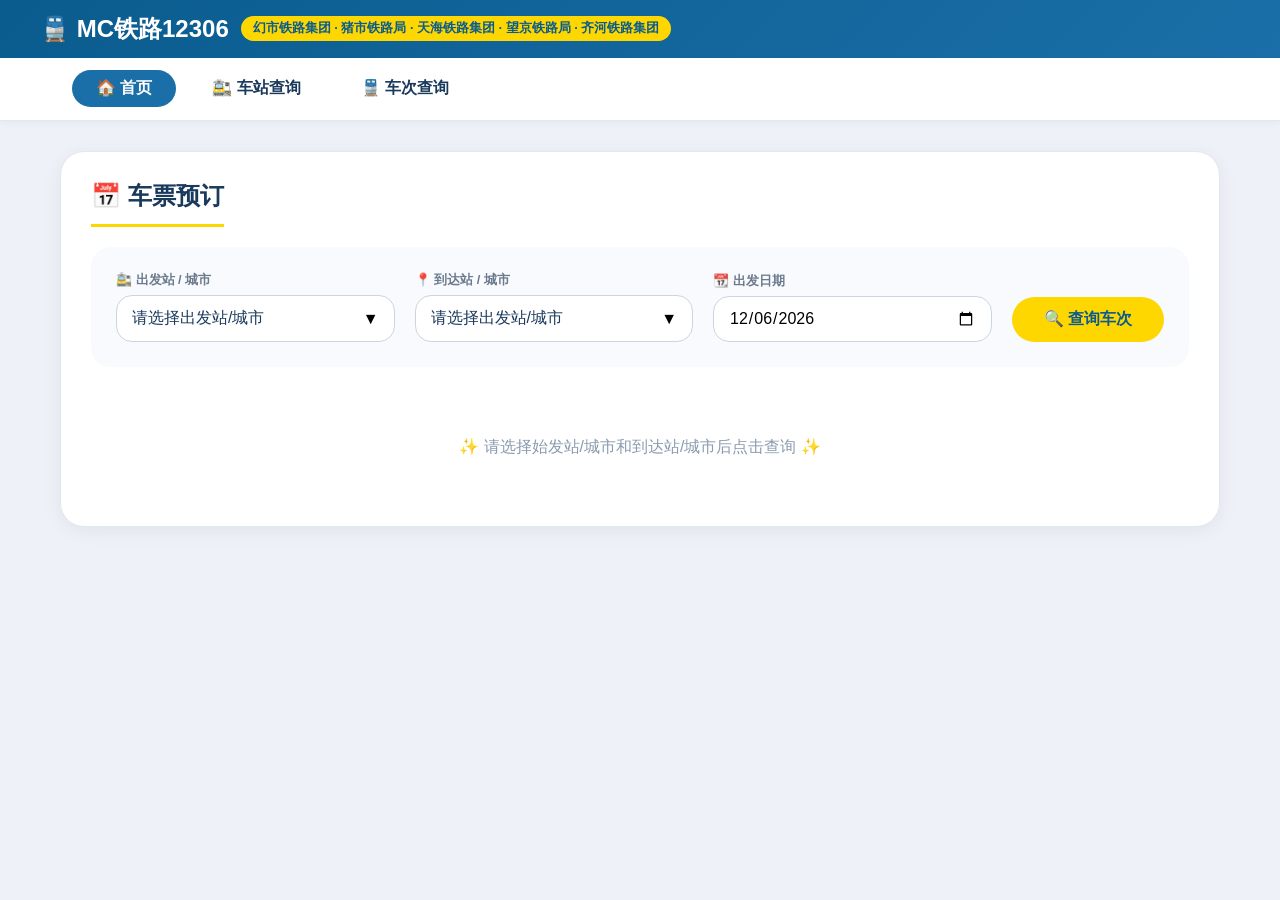
==== index.html @ 79f18f7d "Add files via upload" ====
<!DOCTYPE html>
<html lang="zh-CN">
<head>
    <meta charset="UTF-8">
    <meta name="viewport" content="width=device-width, initial-scale=1.0, user-scalable=yes">
    <title>MC铁路12306</title>
    <style>
        * {
            margin: 0;
            padding: 0;
            box-sizing: border-box;
        }

        body {
            font-family: 'Segoe UI', 'PingFang SC', Roboto, 'Helvetica Neue', sans-serif;
            background: #eef2f8;
            min-height: 100vh;
        }

        .header {
            background: linear-gradient(135deg, #0a5c8e 0%, #1a6fa8 100%);
            color: white;
            padding: 0.8rem 2rem;
            box-shadow: 0 2px 8px rgba(0,0,0,0.1);
        }

        .header-content {
            max-width: 1200px;
            margin: 0 auto;
            display: flex;
            align-items: center;
            justify-content: space-between;
            flex-wrap: wrap;
            gap: 15px;
        }

        .logo {
            display: flex;
            align-items: center;
            gap: 12px;
            font-size: 1.5rem;
            font-weight: 700;
        }

        .logo span {
            background: #ffd700;
            color: #0a5c8e;
            padding: 4px 12px;
            border-radius: 30px;
            font-size: 0.8rem;
        }

        .nav-bar {
            background: white;
            border-bottom: 1px solid #e0e8f0;
            box-shadow: 0 2px 8px rgba(0,0,0,0.04);
        }
        .nav-bar-content {
            max-width: 1200px;
            margin: 0 auto;
            padding: 0.8rem 2rem;
            display: flex;
            gap: 12px;
            flex-wrap: wrap;
        }
        .nav-btn-white {
            background: transparent;
            border: none;
            padding: 8px 24px;
            border-radius: 40px;
            font-size: 1rem;
            font-weight: 600;
            color: #1a3a5c;
            cursor: pointer;
            transition: all 0.2s;
            font-family: inherit;
        }
        .nav-btn-white:hover {
            background: #eef2f8;
        }
        .nav-btn-white.active {
            background: #1a6fa8;
            color: white;
        }

        .main-container {
            max-width: 1200px;
            margin: 0 auto;
            padding: 30px 20px;
            min-height: calc(100vh - 130px);
        }

        .page {
            display: none;
            animation: fadeIn 0.3s ease;
        }
        .page.active-page {
            display: block;
        }
        @keyframes fadeIn {
            from { opacity: 0; transform: translateY(10px); }
            to { opacity: 1; transform: translateY(0); }
        }

        .card {
            background: white;
            border-radius: 24px;
            padding: 28px 30px;
            box-shadow: 0 4px 20px rgba(0,0,0,0.06);
            margin-bottom: 25px;
            border: 1px solid #e0e8f0;
        }

        .card-title {
            font-size: 1.5rem;
            font-weight: 700;
            color: #1a3a5c;
            margin-bottom: 20px;
            padding-bottom: 12px;
            border-bottom: 3px solid #ffd700;
            display: inline-block;
        }

        .query-form {
            display: flex;
            flex-wrap: wrap;
            gap: 20px;
            align-items: flex-end;
            background: #f8fafd;
            padding: 25px;
            border-radius: 20px;
            margin-bottom: 30px;
        }

        .form-group {
            flex: 1;
            min-width: 160px;
            position: relative;
        }

        .form-group label {
            display: block;
            font-size: 0.8rem;
            color: #6c7a8e;
            margin-bottom: 6px;
            font-weight: 600;
        }

        .form-group input, .form-group select {
            width: 100%;
            padding: 12px 15px;
            border: 1px solid #cbd5e1;
            border-radius: 16px;
            font-size: 1rem;
            font-family: inherit;
            transition: all 0.2s;
            background: white;
        }

        .form-group input:focus, .form-group select:focus {
            outline: none;
            border-color: #1a6fa8;
            box-shadow: 0 0 0 3px rgba(26,111,168,0.1);
        }

        .search-btn {
            background: #ffd700;
            border: none;
            padding: 12px 32px;
            border-radius: 40px;
            font-size: 1rem;
            font-weight: 700;
            color: #0a5c8e;
            cursor: pointer;
            transition: all 0.2s;
            font-family: inherit;
            min-width: 120px;
        }

        .search-btn:hover {
            background: #ffc107;
            transform: translateY(-1px);
            box-shadow: 0 4px 12px rgba(0,0,0,0.1);
        }

        .train-table {
            width: 100%;
            border-collapse: collapse;
            font-size: 0.9rem;
        }

        .train-table th, .train-table td {
            padding: 14px 12px;
            text-align: left;
            border-bottom: 1px solid #e9edf2;
        }

        .train-table th {
            background: #f0f4f9;
            color: #1a3a5c;
            font-weight: 600;
        }

        .train-table tr:hover {
            background: #f8fafd;
        }

        .badge {
            display: inline-block;
            padding: 4px 12px;
            border-radius: 20px;
            font-size: 0.75rem;
            font-weight: 600;
            margin-right: 6px;
        }
        .badge-g { background: #f97316; color: white; }
        .badge-d { background: #059669; color: white; }
        .badge-fx { background: #dc2626; color: white; }
        .badge-smart { background: #3b82f6; color: white; }
        .badge-dj { background: #eab308; color: #422006; }
        .badge-c { background: #f39c12; color: white; }

        .empty-msg {
            text-align: center;
            padding: 50px;
            color: #8a9bb0;
            font-size: 1rem;
        }

        .station-grid {
            display: flex;
            flex-wrap: wrap;
            gap: 12px;
            margin-top: 15px;
        }
        .station-tag {
            background: #f0f4f9;
            padding: 10px 20px;
            border-radius: 40px;
            font-size: 0.9rem;
            font-weight: 500;
            color: #1a3a5c;
            border: 1px solid #e0e8f0;
            cursor: pointer;
            transition: all 0.2s;
        }
        .station-tag:hover {
            background: #e0e8f0;
            transform: translateY(-2px);
        }

        .inline-form {
            display: flex;
            flex-wrap: wrap;
            gap: 15px;
            align-items: center;
            margin-bottom: 25px;
        }
        .inline-form .form-group {
            flex: 0 1 auto;
            min-width: 180px;
        }

        @media (max-width: 700px) {
            .query-form { flex-direction: column; align-items: stretch; }
            .search-btn { width: 100%; }
            .train-table th, .train-table td { padding: 10px 6px; font-size: 0.8rem; }
            .card { padding: 20px; }
        }

        .custom-select-wrapper {
            position: relative;
            width: 100%;
        }
        .custom-select-input {
            width: 100%;
            padding: 12px 15px;
            border: 1px solid #cbd5e1;
            border-radius: 16px;
            font-size: 1rem;
            background: white;
            cursor: pointer;
            display: flex;
            justify-content: space-between;
            align-items: center;
        }
        .custom-select-input span:first-child {
            color: #1a3a5c;
        }
        .custom-select-dropdown {
            position: absolute;
            top: calc(100% + 4px);
            left: 0;
            right: 0;
            background: white;
            border: 1px solid #cbd5e1;
            border-radius: 16px;
            max-height: 280px;
            overflow-y: auto;
            z-index: 100;
            display: none;
            box-shadow: 0 4px 12px rgba(0,0,0,0.1);
        }
        .custom-select-search {
            width: calc(100% - 20px);
            margin: 10px;
            padding: 8px 12px;
            border: 1px solid #cbd5e1;
            border-radius: 12px;
            font-size: 0.9rem;
            box-sizing: border-box;
        }
        .custom-select-search:focus {
            outline: none;
            border-color: #1a6fa8;
            box-shadow: 0 0 0 2px rgba(26,111,168,0.1);
        }
        .custom-select-option {
            padding: 10px 16px;
            cursor: pointer;
            font-size: 0.9rem;
            transition: background 0.2s;
        }
        .custom-select-option:hover {
            background-color: #eef2f8;
        }
        .custom-select-option.selected {
            background-color: #1a6fa8;
            color: white;
        }
        .city-header {
            grid-column: 1/-1;
            margin-bottom: 8px;
            padding: 8px 0;
            border-bottom: 2px solid #ffd700;
            font-size: 1rem;
            font-weight: 700;
            color: #1a3a5c;
        }
    </style>
</head>
<body>

<div class="header">
    <div class="header-content">
        <div class="logo">
            🚆 MC铁路12306
            <span>幻市铁路集团 · 猪市铁路局 · 天海铁路集团 · 望京铁路局 · 齐河铁路集团</span>
        </div>
    </div>
</div>

<div class="nav-bar">
    <div class="nav-bar-content">
        <button class="nav-btn-white active" data-page="home">🏠 首页</button>
        <button class="nav-btn-white" data-page="station">🚉 车站查询</button>
        <button class="nav-btn-white" data-page="train">🚆 车次查询</button>
    </div>
</div>

<div class="main-container">
    <div id="homePage" class="page active-page">
        <div class="card">
            <div class="card-title">📅 车票预订</div>
            <div class="query-form">
                <div class="form-group" id="fromStationGroup">
                    <label>🚉 出发站 / 城市</label>
                    <div id="fromStationWrapper" class="custom-select-wrapper"></div>
                    <select id="fromStation" style="display:none;"></select>
                </div>
                <div class="form-group" id="toStationGroup">
                    <label>📍 到达站 / 城市</label>
                    <div id="toStationWrapper" class="custom-select-wrapper"></div>
                    <select id="toStation" style="display:none;"></select>
                </div>
                <div class="form-group">
                    <label>📆 出发日期</label>
                    <input type="date" id="travelDate" value="">
                </div>
                <button class="search-btn" id="searchTrainsBtn">🔍 查询车次</button>
            </div>
            <div id="trainResultArea">
                <div style="text-align:center; padding:40px; color:#8a9bb0;">⭐ 请选择始发站/城市和到达站/城市，点击查询</div>
            </div>
        </div>
    </div>

    <div id="stationPage" class="page">
        <div class="card">
            <div class="card-title">🚉 车站查询</div>
            <div style="margin-bottom: 20px;">
                <input type="text" id="stationSearchInput" placeholder="🔍 输入站名或城市名搜索" style="width:100%; padding:12px 15px; border-radius:40px; border:1px solid #cbd5e1;">
            </div>
            <div class="station-grid" id="stationList"></div>
            <div style="margin-top: 20px; padding: 16px; background: #f8fafd; border-radius: 16px;">
                <div style="font-weight: 600; margin-bottom: 8px;">📌 查询提示</div>
                <div style="font-size: 0.85rem; color: #5b6e8c;">点击车站标签可快速填入出发站。输入城市名可查看该城市所有车站</div>
            </div>
        </div>
    </div>

    <div id="trainPage" class="page">
        <div class="card">
            <div class="card-title">🚆 车次查询</div>
            <div class="inline-form">
                <div class="form-group">
                    <label>车次号 (如 G1, D5033)</label>
                    <input type="text" id="trainNoInput" placeholder="请输入车次号" autocomplete="off">
                </div>
                <button class="search-btn" id="searchByTrainNoBtn">🔍 查询车次</button>
            </div>
            <div id="trainByNoResult"></div>
        </div>
    </div>
</div>

<script>
    // ==================== 数据存储 ====================
    let stationsDatabase = [];
    let trainsDatabase = [];

    // ==================== 车型智能判断函数 ====================
    function isFuxing(model) {
        if (!model) return false;
        const fuxingModels = ["CR200", "CR220", "CR300", "CR400", "CR450", "复兴号"];
        return fuxingModels.some(fx => model.includes(fx));
    }
    
    function isSmartTrain(model) {
        if (!model) return false;
        if (model.includes("CR400")) {
            if (model.includes("-C")) return true;
            if (model.includes("S") || model.includes("E") || model.includes("Z")) return true;
            return false;
        }
        if (model.includes("CR450")) return true;
        return false;
    }
    
    function isNormalHighSpeed(model) {
        if (!model) return false;
        const normalModels = ["CRH2C", "CRH3C", "CRH380"];
        return normalModels.some(nh => model.includes(nh));
    }
    
    function getTrainBadgeHtml(train) {
        const model = train.model || "";
        const trainNo = train.trainNo || "";
        const isGSeries = trainNo.startsWith("G");
        const isCSeries = trainNo.startsWith("C");
        const isDJSeries = trainNo.startsWith("DJ");
        const isSmart = isSmartTrain(model);
        const isFuxingFlag = isFuxing(model);
        const isNormalHighSpeedFlag = isNormalHighSpeed(model);
        
        let badges = [];
        
        if (isDJSeries) {
            badges.push('<span class="badge badge-dj">✂️ 动检</span>');
        }
        
        if (isGSeries) {
            badges.push('<span class="badge badge-g">🚄 高铁</span>');
        } else if (isCSeries) {
            if (isNormalHighSpeedFlag || model.includes("CR400") || model.includes("CR450")) {
                badges.push('<span class="badge badge-g">🚄 高铁</span>');
            } else {
                badges.push('<span class="badge badge-d">🚅 动车</span>');
            }
        } else if (trainNo.startsWith("D")) {
            badges.push('<span class="badge badge-d">🚅 动车</span>');
        } else if (isDJSeries && (model.includes("CR400") || model.includes("CR450"))) {
            badges.push('<span class="badge badge-g">🚄 高铁</span>');
        } else if (isDJSeries) {
            badges.push('<span class="badge badge-d">🚅 动车</span>');
        } else {
            badges.push('<span class="badge badge-d">🚅 动车</span>');
        }
        
        if (isFuxingFlag) {
            badges.push('<span class="badge badge-fx">🎯 复兴号</span>');
        }
        
        if (isSmart) {
            badges.push('<span class="badge badge-smart">✨ 智能动车</span>');
        }
        
        return badges.join(' ');
    }

    function escapeHtml(str) {
        if (!str) return '';
        return str.replace(/[&<>]/g, function(m) {
            if (m === '&') return '&amp;';
            if (m === '<') return '&lt;';
            if (m === '>') return '&gt;';
            return m;
        });
    }

    function updateHiddenSelects() {
        const fromSelect = document.getElementById('fromStation');
        const toSelect = document.getElementById('toStation');
        if (!fromSelect || !toSelect) return;
        let options = '<option value="">请选择出发站/城市</option>';
        stationsDatabase.forEach(s => { options += `<option value="${s.name}">${s.name}</option>`; });
        fromSelect.innerHTML = options;
        toSelect.innerHTML = options;
    }

    function createSearchableSelect(selectId, wrapperId, placeholderText) {
        const select = document.getElementById(selectId);
        const wrapper = document.getElementById(wrapperId);
        if (!select || !wrapper) return;
        
        const getAllOptions = () => {
            return Array.from(select.options).filter(opt => opt.value).map(opt => ({ value: opt.value, text: opt.text }));
        };
        
        let currentValue = select.value;
        let currentText = select.options[select.selectedIndex]?.text || placeholderText;
        
        wrapper.innerHTML = `
            <div class="custom-select-input" id="${selectId}_input">
                <span id="${selectId}_display">${currentText}</span>
                <span>▼</span>
            </div>
            <div class="custom-select-dropdown" id="${selectId}_dropdown">
                <input type="text" class="custom-select-search" id="${selectId}_search" placeholder="🔍 搜索车站或城市..." autocomplete="off">
                <div class="custom-select-options" id="${selectId}_options"></div>
            </div>
        `;
        
        const inputDiv = document.getElementById(`${selectId}_input`);
        const dropdown = document.getElementById(`${selectId}_dropdown`);
        const searchInput = document.getElementById(`${selectId}_search`);
        const optionsContainer = document.getElementById(`${selectId}_options`);
        const displaySpan = document.getElementById(`${selectId}_display`);
        
        function renderOptions(filterText = '') {
            const kw = filterText.trim().toLowerCase();
            let options = getAllOptions();
            
            if (kw) {
                const matchedCities = [...new Set(stationsDatabase.filter(s => s.city && s.city.toLowerCase().includes(kw)).map(s => s.city))];
                const matchedStations = stationsDatabase.filter(s => s.name.toLowerCase().includes(kw));
                
                let cityOptions = [];
                let stationOptions = [];
                
                matchedCities.forEach(city => {
                    const cityStations = stationsDatabase.filter(s => s.city === city);
                    cityOptions.push({
                        value: `CITY_${city}`,
                        text: `🏙️ ${city}<span style="font-size:0.7rem; color:#8a9bb0;">(城市)</span>（${cityStations.length}个站）`,
                        isCity: true,
                        cityName: city
                    });
                });
                
                matchedStations.forEach(station => {
                    if (!cityOptions.some(co => co.cityName === station.city)) {
                        stationOptions.push({ 
                            value: station.name, 
                            text: `🚉 ${station.name}<span style="font-size:0.7rem; color:#8a9bb0;">(车站)</span>`, 
                            isCity: false 
                        });
                    }
                });
                
                const allOptions = [...cityOptions, ...stationOptions];
                
                if (allOptions.length === 0) {
                    optionsContainer.innerHTML = '<div style="padding:12px; text-align:center; color:#999;">未找到匹配车站或城市</div>';
                    return;
                }
                
                optionsContainer.innerHTML = allOptions.map(opt => `
                    <div class="custom-select-option ${opt.value === currentValue ? 'selected' : ''}" data-value="${opt.value}" data-text="${opt.text.replace(/<[^>]*>/g, '')}" data-iscity="${opt.isCity || false}" data-cityname="${opt.cityName || ''}">
                        ${opt.text}
                    </div>
                `).join('');
                
                optionsContainer.querySelectorAll('.custom-select-option').forEach(div => {
                    div.addEventListener('click', () => {
                        const value = div.getAttribute('data-value');
                        const text = div.getAttribute('data-text');
                        const isCity = div.getAttribute('data-iscity') === 'true';
                        const cityName = div.getAttribute('data-cityname');
                        
                        if (isCity && cityName) {
                            select.value = cityName;
                            currentValue = cityName;
                            currentText = cityName;
                            displaySpan.textContent = cityName;
                        } else {
                            select.value = value;
                            currentValue = value;
                            currentText = text;
                            displaySpan.textContent = text;
                        }
                        dropdown.style.display = 'none';
                        const changeEvent = new Event('change', { bubbles: true });
                        select.dispatchEvent(changeEvent);
                    });
                });
            } else {
                if (options.length === 0) {
                    optionsContainer.innerHTML = '<div style="padding:12px; text-align:center; color:#999;">未找到匹配车站</div>';
                    return;
                }
                optionsContainer.innerHTML = options.map(opt => `
                    <div class="custom-select-option ${opt.value === currentValue ? 'selected' : ''}" data-value="${opt.value}" data-text="${opt.text}">
                        ${escapeHtml(opt.text)}
                    </div>
                `).join('');
                
                optionsContainer.querySelectorAll('.custom-select-option').forEach(div => {
                    div.addEventListener('click', () => {
                        const value = div.getAttribute('data-value');
                        const text = div.getAttribute('data-text');
                        select.value = value;
                        currentValue = value;
                        currentText = text;
                        displaySpan.textContent = text;
                        dropdown.style.display = 'none';
                        const changeEvent = new Event('change', { bubbles: true });
                        select.dispatchEvent(changeEvent);
                    });
                });
            }
        }
        
        inputDiv.addEventListener('click', (e) => {
            e.stopPropagation();
            const isVisible = dropdown.style.display === 'block';
            dropdown.style.display = isVisible ? 'none' : 'block';
            if (!isVisible) {
                if (searchInput) {
                    searchInput.value = '';
                    renderOptions('');
                    searchInput.focus();
                } else {
                    renderOptions('');
                }
            }
        });
        
        if (searchInput) {
            searchInput.addEventListener('input', () => {
                renderOptions(searchInput.value);
            });
        }
        
        document.addEventListener('click', () => {
            dropdown.style.display = 'none';
        });
        
        dropdown.addEventListener('click', (e) => e.stopPropagation());
        renderOptions('');
        
        select.addEventListener('change', () => {
            const selectedOpt = select.options[select.selectedIndex];
            if (selectedOpt && selectedOpt.value) {
                currentValue = selectedOpt.value;
                currentText = selectedOpt.text;
                displaySpan.textContent = currentText;
            } else {
                displaySpan.textContent = placeholderText;
            }
        });
    }

    function renderStationList(keyword = '') {
        const container = document.getElementById('stationList');
        if (!container) return;
        
        let filtered = stationsDatabase;
        let isCitySearch = false;
        let cityName = '';
        
        if (keyword.trim()) {
            const kw = keyword.trim().toLowerCase();
            const matchedCities = [...new Set(stationsDatabase.filter(s => s.city && s.city.toLowerCase().includes(kw)).map(s => s.city))];
            
            if (matchedCities.length === 1 && !stationsDatabase.some(s => s.name.toLowerCase() === kw)) {
                isCitySearch = true;
                cityName = matchedCities[0];
                filtered = stationsDatabase.filter(s => s.city === cityName);
            } else {
                filtered = stationsDatabase.filter(s => s.name.toLowerCase().includes(kw) || (s.city && s.city.toLowerCase().includes(kw)));
            }
        }
        
        container.innerHTML = '';
        
        if (filtered.length === 0) {
            container.innerHTML = '<div style="grid-column:1/-1; text-align:center; padding:40px; color:#8a9bb0;">😔 未找到匹配的车站或城市</div>';
            return;
        }
        
        if (isCitySearch) {
            const cityHeader = document.createElement('div');
            cityHeader.className = 'city-header';
            cityHeader.innerHTML = `🏙️ ${cityName}<span style="font-size:0.7rem; color:#8a9bb0;">(城市)</span>（共${filtered.length}个车站）`;
            container.appendChild(cityHeader);
        }
        
        filtered.forEach(station => {
            const tag = document.createElement('div');
            tag.className = 'station-tag';
            
            if (isCitySearch) {
                tag.innerHTML = `🚉 ${station.name}<span style="font-size:0.7rem; color:#8a9bb0; margin-left:6px;">(车站)</span>`;
            } else {
                const isCityMatch = keyword.trim() && station.city && station.city.toLowerCase().includes(keyword.trim().toLowerCase());
                if (isCityMatch && station.name !== station.city) {
                    tag.innerHTML = `🚉 ${station.name}<span style="font-size:0.7rem; color:#8a9bb0; margin-left:6px;">(${station.city}·车站)</span>`;
                } else if (station.name === keyword.trim()) {
                    tag.innerHTML = `🚉 ${station.name}<span style="font-size:0.7rem; color:#8a9bb0; margin-left:6px;">(车站)</span>`;
                } else {
                    tag.innerHTML = `🚉 ${station.name}`;
                }
            }
            
            tag.addEventListener('click', () => {
                const select = document.getElementById('fromStation');
                if (select) {
                    select.value = station.name;
                    const changeEvent = new Event('change', { bubbles: true });
                    select.dispatchEvent(changeEvent);
                    const displaySpan = document.getElementById('fromStation_display');
                    if (displaySpan) displaySpan.textContent = station.name;
                }
                document.querySelector('[data-page="home"]').click();
                alert(`已将${station.name}填入出发站，可继续选择到达站查询`);
            });
            container.appendChild(tag);
        });
    }

    function searchTrainsByStations(start, end) {
        if (!start || !end) return { success: false, message: '请选择出发站/城市和到达站/城市' };
        
        const isCityStart = start === start && stationsDatabase.some(s => s.city === start);
        const isCityEnd = end === end && stationsDatabase.some(s => s.city === end);
        
        let startStations = [];
        let endStations = [];
        
        if (isCityStart) {
            startStations = stationsDatabase.filter(s => s.city === start).map(s => s.name);
        } else {
            startStations = [start];
        }
        
        if (isCityEnd) {
            endStations = stationsDatabase.filter(s => s.city === end).map(s => s.name);
        } else {
            endStations = [end];
        }
        
        if (startStations.length === 0 || endStations.length === 0) {
            return { success: false, message: '未找到匹配的车站' };
        }
        
        const results = [];
        for (const train of trainsDatabase) {
            const stopNames = train.stops.map(s => s.station);
            for (const startStation of startStations) {
                for (const endStation of endStations) {
                    const startIdx = stopNames.indexOf(startStation);
                    const endIdx = stopNames.indexOf(endStation);
                    if (startIdx !== -1 && endIdx !== -1 && startIdx < endIdx) {
                        const startStop = train.stops[startIdx];
                        const endStop = train.stops[endIdx];
                        results.push({
                            trainNo: train.trainNo,
                            type: train.type,
                            model: train.model,
                            depot: train.depot,
                            startStation: startStation,
                            endStation: endStation,
                            departTime: startStop.depart,
                            arriveTime: endStop.arrive,
                            seats: train.seats || {}
                        });
                    }
                }
            }
        }
        
        const uniqueResults = [];
        const seen = new Set();
        for (const r of results) {
            const key = `${r.trainNo}|${r.startStation}|${r.endStation}`;
            if (!seen.has(key)) {
                seen.add(key);
                uniqueResults.push(r);
            }
        }
        
        return { success: true, data: uniqueResults };
    }

    function renderTrainList(trainsList) {
        const area = document.getElementById('trainResultArea');
        if (!area) return;
        if (!trainsList || trainsList.length === 0) {
            area.innerHTML = `<div class="empty-msg">😔 未查询到符合条件的车次，请尝试其他组合</div>`;
            return;
        }
        let html = `<table class="train-table"><thead><tr><th>车次</th><th>类型</th><th>出发站</th><th>路局</th><th>出发时间</th><th>到达站</th><th>到达时间</th><th>剩余席位</th><th>操作</th></tr></thead><tbody>`;
        for (const t of trainsList) {
            let seatInfo = '';
            if (Object.keys(t.seats).length > 0) {
                let items = [];
                for (let [k, v] of Object.entries(t.seats)) {
                    let name = { business:'商务座', first:'一等座', second:'二等座', hardSeat:'硬座', hardSleeper:'硬卧', softSleeper:'软卧', 司机室:'司机室', 受电弓:'受电弓', 转向架:'转向架', 接触网:'接触网' }[k] || k;
                    items.push(`${name} ${v}张`);
                }
                seatInfo = items.join(' / ');
            } else {
                seatInfo = '余票充足';
            }
            html += `<tr>
                <td><strong>${escapeHtml(t.trainNo)}</strong></td>
                <td>${getTrainBadgeHtml({ model: t.model, type: t.type, trainNo: t.trainNo })}</td>
                <td>${escapeHtml(t.startStation)}</td>
                <td style="font-size:0.7rem; color:#6c7a8e;">${t.depot ? escapeHtml(t.depot) : '-'}</td>
                <td>${escapeHtml(t.departTime)}</td>
                <td>${escapeHtml(t.endStation)}</td>
                <td>${escapeHtml(t.arriveTime)}</td>
                <td style="font-size:0.8rem;">${seatInfo}</td>
                <td><button class="search-btn" style="padding:6px 16px;font-size:0.75rem;" data-train="${t.trainNo}">查看详情</button></td>
            </tr>`;
        }
        html += `</tbody></table><div style="margin-top:16px; font-size:0.75rem; color:#6c7a8e;">⭐ 点击查看详情可查看完整停站信息</div>`;
        area.innerHTML = html;
        document.querySelectorAll('[data-train]').forEach(btn => {
            btn.addEventListener('click', (e) => {
                const trainNo = btn.getAttribute('data-train');
                const train = trainsDatabase.find(t => t.trainNo === trainNo);
                if (train) {
                    renderTrainDetail(train);
                    document.querySelector('[data-page="train"]').click();
                } else {
                    alert('未找到车次详情');
                }
            });
        });
    }

    function renderTrainDetail(train) {
        const container = document.getElementById('trainByNoResult');
        if (!container) return;
        let stopsHtml = `<table class="train-table" style="margin-top:15px;"><thead><tr><th>车站</th><th>到达时间</th><th>发车时间</th><th>停留时间</th></tr></thead><tbody>`;
        for (const s of train.stops) {
            stopsHtml += `<tr><td>${escapeHtml(s.station)}</td><td>${s.arrive}</td><td>${s.depart}</td><td>${s.stay}分钟</td></tr>`;
        }
        stopsHtml += `</tbody></table>`;
        
        let seatHtml = `<div style="margin-top:16px; background:#f8fafd; padding:12px; border-radius:16px;"><strong>🎫 席位余量</strong><br/>`;
        for (let [k, v] of Object.entries(train.seats)) {
            let name = { business:'商务座', first:'一等座', second:'二等座', hardSeat:'硬座', hardSleeper:'硬卧', softSleeper:'软卧', 司机室:'司机室', 受电弓:'受电弓', 转向架:'转向架', 接触网:'接触网' }[k] || k;
            seatHtml += `<span style="margin-right:20px;">${name}: ${v}张</span>`;
        }
        seatHtml += `</div>`;
        
        let depotHtml = train.depot ? `<div style="margin-top:8px; font-size:0.8rem; color:#6c7a8e;">🚩 路局：${escapeHtml(train.depot)}</div>` : '';
        
        let funHtml = '';
        if (train.funFacts && train.funFacts.length > 0) {
            funHtml = `<div style="margin-top: 16px; padding: 16px; background: #fff3e0; border-radius: 20px; border-left: 4px solid #ea580c;">
                <div style="font-weight: 700; margin-bottom: 10px;">🎫 内部票信息（仅供娱乐）</div>
                <div style="display: flex; flex-wrap: wrap; gap: 12px;">
                    ${train.funFacts.map(f => `<span style="background: #fff0d0; padding: 6px 14px; border-radius: 30px; font-size: 0.8rem;">${escapeHtml(f)}</span>`).join('')}
                </div>
            </div>`;
        }
        
        container.innerHTML = `<div style="background:#f0f7fc; border-radius:24px; padding:20px;">
            <div style="display:flex; justify-content:space-between; flex-wrap:wrap; align-items:center;">
                <div><span style="font-size:1.8rem; font-weight:700;">${train.trainNo}</span> ${getTrainBadgeHtml(train)}${depotHtml}</div>
                <div>${train.startStation} ${train.startTime} → ${train.endStation} ${train.endTime}  全程 ${train.duration}</div>
            </div>
            ${stopsHtml}
            ${seatHtml}
            ${funHtml}
            <div style="margin-top: 20px; padding: 16px; background: #eef2f8; border-radius: 20px;">
                <div style="font-weight: 700; margin-bottom: 10px;">🚆 车型信息</div>
                <div style="margin-bottom: 12px;"><strong>${train.model || '未知'}</strong></div>
                <div style="text-align: center;">
                    <img src="${train.model || 'unknown'}.jpg" alt="${train.model}" style="max-width: 100%; border-radius: 12px;" onerror="this.style.display='none'">
                </div>
            </div>
        </div>`;
    }

    function searchTrainByNo(trainNo) {
        if (!trainNo) return null;
        return trainsDatabase.find(t => t.trainNo.toUpperCase() === trainNo.toUpperCase()) || null;
    }

    function handleHomeSearch() {
        const fromSelect = document.getElementById('fromStation');
        const toSelect = document.getElementById('toStation');
        const from = fromSelect ? fromSelect.value : '';
        const to = toSelect ? toSelect.value : '';
        if (!from || !to) {
            alert('请完整选择出发站/城市和到达站/城市');
            return;
        }
        const result = searchTrainsByStations(from, to);
        if (!result.success) {
            document.getElementById('trainResultArea').innerHTML = `<div class="empty-msg">⚠️ ${result.message}</div>`;
        } else {
            renderTrainList(result.data);
        }
    }

    function setDefaultDate() {
        const dateInput = document.getElementById('travelDate');
        if (dateInput) {
            const today = new Date();
            const yyyy = today.getFullYear();
            const mm = String(today.getMonth() + 1).padStart(2, '0');
            const dd = String(today.getDate()).padStart(2, '0');
            dateInput.value = `${yyyy}-${mm}-${dd}`;
        }
    }

    function initNavigation() {
        const btns = document.querySelectorAll('.nav-btn-white');
        const pages = {
            home: document.getElementById('homePage'),
            station: document.getElementById('stationPage'),
            train: document.getElementById('trainPage')
        };
        btns.forEach(btn => {
            btn.addEventListener('click', () => {
                const pageName = btn.getAttribute('data-page');
                btns.forEach(b => b.classList.remove('active'));
                btn.classList.add('active');
                Object.values(pages).forEach(p => p.classList.remove('active-page'));
                if (pageName === 'home') pages.home.classList.add('active-page');
                if (pageName === 'station') { pages.station.classList.add('active-page'); renderStationList(''); }
                if (pageName === 'train') pages.train.classList.add('active-page');
            });
        });
    }

    async function loadData() {
        try {
            const stationsResponse = await fetch('stations.json');
            if (stationsResponse.ok) {
                stationsDatabase = await stationsResponse.json();
                console.log(`✅ 已加载 ${stationsDatabase.length} 个车站`);
            } else {
                console.warn('⚠️ stations.json 加载失败');
            }
            
            const trainsResponse = await fetch('TrainNumbers.json');
            if (trainsResponse.ok) {
                trainsDatabase = await trainsResponse.json();
                console.log(`✅ 已加载 ${trainsDatabase.length} 个车次`);
            } else {
                console.warn('⚠️ TrainNumbers.json 加载失败');
            }
            
            updateHiddenSelects();
            createSearchableSelect('fromStation', 'fromStationWrapper', '请选择出发站/城市');
            createSearchableSelect('toStation', 'toStationWrapper', '请选择到达站/城市');
            renderStationList('');
            setDefaultDate();
            initNavigation();

            const searchBtn = document.getElementById('searchTrainsBtn');
            if (searchBtn) searchBtn.addEventListener('click', handleHomeSearch);

            const searchTrainNoBtn = document.getElementById('searchByTrainNoBtn');
            const trainNoInput = document.getElementById('trainNoInput');
            if (searchTrainNoBtn) {
                searchTrainNoBtn.addEventListener('click', () => {
                    const no = trainNoInput.value.trim();
                    if (!no) { alert('请输入车次号'); return; }
                    const train = searchTrainByNo(no);
                    renderTrainDetail(train);
                });
            }
            if (trainNoInput) {
                trainNoInput.addEventListener('keypress', (e) => {
                    if (e.key === 'Enter') searchTrainNoBtn.click();
                });
            }

            const stationSearchInput = document.getElementById('stationSearchInput');
            if (stationSearchInput) {
                stationSearchInput.addEventListener('input', () => {
                    renderStationList(stationSearchInput.value);
                });
            }

            document.getElementById('trainResultArea').innerHTML = `<div style="text-align:center; padding:40px; color:#8a9bb0;">✨ 请选择始发站/城市和到达站/城市后点击查询 ✨</div>`;
            
            window.__MCRAILWAY_DB = {
                stations: stationsDatabase,
                trains: trainsDatabase,
                updateStations: (newStations) => { stationsDatabase = newStations; updateHiddenSelects(); renderStationList(''); },
                updateTrains: (newTrains) => { trainsDatabase = newTrains; },
                addTrain: (train) => { trainsDatabase.push(train); },
                addStation: (station) => { stationsDatabase.push(station); updateHiddenSelects(); renderStationList(''); }
            };
            console.log('✅ MC铁路12306已加载');
            
        } catch (error) {
            console.error('❌ 数据加载失败:', error);
        }
    }

    loadData();
</script>
</body>
</html>
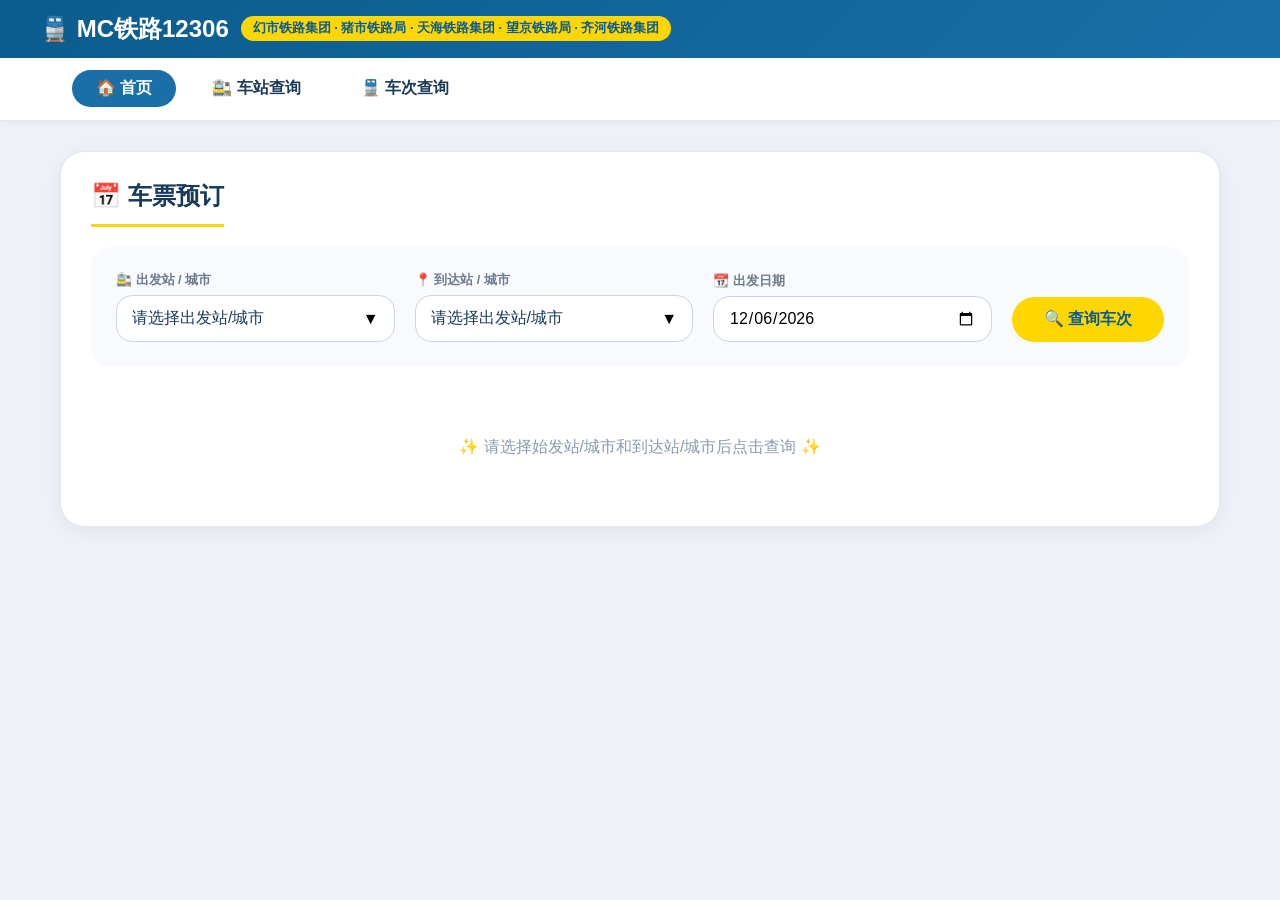
==== commit 2c8b9280: "Add files via upload" ====
--- a/index.html
+++ b/index.html
@@ -415,11 +415,9 @@
 </div>
 
 <script>
-    // ==================== 数据存储 ====================
     let stationsDatabase = [];
     let trainsDatabase = [];
 
-    // ==================== 车型智能判断函数 ====================
     function isFuxing(model) {
         if (!model) return false;
         const fuxingModels = ["CR200", "CR220", "CR300", "CR400", "CR450", "复兴号"];
@@ -502,8 +500,20 @@
         const fromSelect = document.getElementById('fromStation');
         const toSelect = document.getElementById('toStation');
         if (!fromSelect || !toSelect) return;
+        
+        const cities = [...new Set(stationsDatabase.filter(s => s.city).map(s => s.city))];
+        
         let options = '<option value="">请选择出发站/城市</option>';
-        stationsDatabase.forEach(s => { options += `<option value="${s.name}">${s.name}</option>`; });
+        
+        cities.forEach(city => {
+            const cityStations = stationsDatabase.filter(s => s.city === city);
+            options += `<option value="CITY_${city}">🏙️ ${city} (城市) - ${cityStations.length}个站</option>`;
+        });
+        
+        stationsDatabase.forEach(s => {
+            options += `<option value="${s.name}">🚉 ${s.name} (车站)</option>`;
+        });
+        
         fromSelect.innerHTML = options;
         toSelect.innerHTML = options;
     }
@@ -539,36 +549,32 @@
         
         function renderOptions(filterText = '') {
             const kw = filterText.trim().toLowerCase();
-            let options = getAllOptions();
             
             if (kw) {
                 const matchedCities = [...new Set(stationsDatabase.filter(s => s.city && s.city.toLowerCase().includes(kw)).map(s => s.city))];
                 const matchedStations = stationsDatabase.filter(s => s.name.toLowerCase().includes(kw));
                 
-                let cityOptions = [];
-                let stationOptions = [];
+                let allOptions = [];
                 
                 matchedCities.forEach(city => {
                     const cityStations = stationsDatabase.filter(s => s.city === city);
-                    cityOptions.push({
+                    allOptions.push({
                         value: `CITY_${city}`,
-                        text: `🏙️ ${city}<span style="font-size:0.7rem; color:#8a9bb0;">(城市)</span>（${cityStations.length}个站）`,
+                        text: `🏙️ ${city} (城市) - ${cityStations.length}个站`,
                         isCity: true,
                         cityName: city
                     });
                 });
                 
                 matchedStations.forEach(station => {
-                    if (!cityOptions.some(co => co.cityName === station.city)) {
-                        stationOptions.push({ 
-                            value: station.name, 
-                            text: `🚉 ${station.name}<span style="font-size:0.7rem; color:#8a9bb0;">(车站)</span>`, 
-                            isCity: false 
+                    if (!matchedCities.includes(station.name)) {
+                        allOptions.push({
+                            value: station.name,
+                            text: `🚉 ${station.name} (车站)`,
+                            isCity: false
                         });
                     }
                 });
-                
-                const allOptions = [...cityOptions, ...stationOptions];
                 
                 if (allOptions.length === 0) {
                     optionsContainer.innerHTML = '<div style="padding:12px; text-align:center; color:#999;">未找到匹配车站或城市</div>';
@@ -589,15 +595,15 @@
                         const cityName = div.getAttribute('data-cityname');
                         
                         if (isCity && cityName) {
-                            select.value = cityName;
-                            currentValue = cityName;
+                            select.value = `CITY_${cityName}`;
+                            currentValue = `CITY_${cityName}`;
                             currentText = cityName;
-                            displaySpan.textContent = cityName;
+                            displaySpan.textContent = `${cityName} (城市)`;
                         } else {
                             select.value = value;
                             currentValue = value;
                             currentText = text;
-                            displaySpan.textContent = text;
+                            displaySpan.textContent = `${text} (车站)`;
                         }
                         dropdown.style.display = 'none';
                         const changeEvent = new Event('change', { bubbles: true });
@@ -605,13 +611,35 @@
                     });
                 });
             } else {
-                if (options.length === 0) {
+                const cities = [...new Set(stationsDatabase.filter(s => s.city).map(s => s.city))];
+                let allOptions = [];
+                
+                cities.forEach(city => {
+                    const cityStations = stationsDatabase.filter(s => s.city === city);
+                    allOptions.push({
+                        value: `CITY_${city}`,
+                        text: `🏙️ ${city} (城市) - ${cityStations.length}个站`,
+                        isCity: true,
+                        cityName: city
+                    });
+                });
+                
+                stationsDatabase.forEach(station => {
+                    allOptions.push({
+                        value: station.name,
+                        text: `🚉 ${station.name} (车站)`,
+                        isCity: false
+                    });
+                });
+                
+                if (allOptions.length === 0) {
                     optionsContainer.innerHTML = '<div style="padding:12px; text-align:center; color:#999;">未找到匹配车站</div>';
                     return;
                 }
-                optionsContainer.innerHTML = options.map(opt => `
-                    <div class="custom-select-option ${opt.value === currentValue ? 'selected' : ''}" data-value="${opt.value}" data-text="${opt.text}">
-                        ${escapeHtml(opt.text)}
+                
+                optionsContainer.innerHTML = allOptions.map(opt => `
+                    <div class="custom-select-option ${opt.value === currentValue ? 'selected' : ''}" data-value="${opt.value}" data-text="${opt.text.replace(/<[^>]*>/g, '')}" data-iscity="${opt.isCity || false}" data-cityname="${opt.cityName || ''}">
+                        ${opt.text}
                     </div>
                 `).join('');
                 
@@ -619,10 +647,20 @@
                     div.addEventListener('click', () => {
                         const value = div.getAttribute('data-value');
                         const text = div.getAttribute('data-text');
-                        select.value = value;
-                        currentValue = value;
-                        currentText = text;
-                        displaySpan.textContent = text;
+                        const isCity = div.getAttribute('data-iscity') === 'true';
+                        const cityName = div.getAttribute('data-cityname');
+                        
+                        if (isCity && cityName) {
+                            select.value = `CITY_${cityName}`;
+                            currentValue = `CITY_${cityName}`;
+                            currentText = cityName;
+                            displaySpan.textContent = `${cityName} (城市)`;
+                        } else {
+                            select.value = value;
+                            currentValue = value;
+                            currentText = text;
+                            displaySpan.textContent = `${text} (车站)`;
+                        }
                         dropdown.style.display = 'none';
                         const changeEvent = new Event('change', { bubbles: true });
                         select.dispatchEvent(changeEvent);
@@ -663,8 +701,14 @@
             const selectedOpt = select.options[select.selectedIndex];
             if (selectedOpt && selectedOpt.value) {
                 currentValue = selectedOpt.value;
-                currentText = selectedOpt.text;
-                displaySpan.textContent = currentText;
+                let displayText = selectedOpt.text;
+                if (selectedOpt.value.startsWith('CITY_')) {
+                    const cityName = selectedOpt.value.replace('CITY_', '');
+                    displayText = `${cityName} (城市)`;
+                } else {
+                    displayText = `${selectedOpt.text} (车站)`;
+                }
+                displaySpan.textContent = displayText;
             } else {
                 displaySpan.textContent = placeholderText;
             }
@@ -730,7 +774,7 @@
                     const changeEvent = new Event('change', { bubbles: true });
                     select.dispatchEvent(changeEvent);
                     const displaySpan = document.getElementById('fromStation_display');
-                    if (displaySpan) displaySpan.textContent = station.name;
+                    if (displaySpan) displaySpan.textContent = `${station.name} (车站)`;
                 }
                 document.querySelector('[data-page="home"]').click();
                 alert(`已将${station.name}填入出发站，可继续选择到达站查询`);
@@ -742,20 +786,22 @@
     function searchTrainsByStations(start, end) {
         if (!start || !end) return { success: false, message: '请选择出发站/城市和到达站/城市' };
         
-        const isCityStart = start === start && stationsDatabase.some(s => s.city === start);
-        const isCityEnd = end === end && stationsDatabase.some(s => s.city === end);
+        const isCityStart = start.startsWith('CITY_');
+        const isCityEnd = end.startsWith('CITY_');
         
         let startStations = [];
         let endStations = [];
         
         if (isCityStart) {
-            startStations = stationsDatabase.filter(s => s.city === start).map(s => s.name);
+            const cityName = start.replace('CITY_', '');
+            startStations = stationsDatabase.filter(s => s.city === cityName).map(s => s.name);
         } else {
             startStations = [start];
         }
         
         if (isCityEnd) {
-            endStations = stationsDatabase.filter(s => s.city === end).map(s => s.name);
+            const cityName = end.replace('CITY_', '');
+            endStations = stationsDatabase.filter(s => s.city === cityName).map(s => s.name);
         } else {
             endStations = [end];
         }
@@ -783,7 +829,9 @@
                             endStation: endStation,
                             departTime: startStop.depart,
                             arriveTime: endStop.arrive,
-                            seats: train.seats || {}
+                            seats: train.seats || {},
+                            isStart: startIdx === 0,
+                            isEnd: endIdx === train.stops.length - 1
                         });
                     }
                 }
@@ -810,26 +858,57 @@
             area.innerHTML = `<div class="empty-msg">😔 未查询到符合条件的车次，请尝试其他组合</div>`;
             return;
         }
-        let html = `<table class="train-table"><thead><tr><th>车次</th><th>类型</th><th>出发站</th><th>路局</th><th>出发时间</th><th>到达站</th><th>到达时间</th><th>剩余席位</th><th>操作</th></tr></thead><tbody>`;
+        let html = `<table class="train-table"><thead><tr>
+            <th>车次</th><th>类型</th><th>出发站</th><th>路局</th><th>出发时间</th><th>到达站</th><th>到达时间</th><th>剩余席位</th><th>操作</th>
+        </thead><tbody>`;
+        
         for (const t of trainsList) {
             let seatInfo = '';
             if (Object.keys(t.seats).length > 0) {
                 let items = [];
                 for (let [k, v] of Object.entries(t.seats)) {
-                    let name = { business:'商务座', first:'一等座', second:'二等座', hardSeat:'硬座', hardSleeper:'硬卧', softSleeper:'软卧', 司机室:'司机室', 受电弓:'受电弓', 转向架:'转向架', 接触网:'接触网' }[k] || k;
+        	let seatNameMap = {
+                    'business': '商务座',
+                    'first': '一等座',
+                    'premiumFirst': '优选一等座',
+                    'second': '二等座',
+                    'standing': '无座',
+                    'driverRoom': '司机室',
+                    'pantograph': '受电弓',
+                    'bogie': '转向架',
+                    'catenary': '接触网'
+                };
+        let name = seatNameMap[k] || k;
                     items.push(`${name} ${v}张`);
                 }
                 seatInfo = items.join(' / ');
             } else {
                 seatInfo = '余票充足';
             }
+            
+            // 出发站标签
+            let startTag = '';
+            if (t.isStart) {
+                startTag = '<span style="background:#10b981; color:white; font-size:0.65rem; padding:2px 8px; border-radius:20px; margin-left:6px;">始</span>';
+            } else {
+                startTag = '<span style="background:#3b82f6; color:white; font-size:0.65rem; padding:2px 8px; border-radius:20px; margin-left:6px;">过</span>';
+            }
+            
+            // 到达站标签
+            let endTag = '';
+            if (t.isEnd) {
+                endTag = '<span style="background:#ef4444; color:white; font-size:0.65rem; padding:2px 8px; border-radius:20px; margin-left:6px;">终</span>';
+            } else {
+                endTag = '<span style="background:#3b82f6; color:white; font-size:0.65rem; padding:2px 8px; border-radius:20px; margin-left:6px;">过</span>';
+            }
+            
             html += `<tr>
                 <td><strong>${escapeHtml(t.trainNo)}</strong></td>
                 <td>${getTrainBadgeHtml({ model: t.model, type: t.type, trainNo: t.trainNo })}</td>
-                <td>${escapeHtml(t.startStation)}</td>
+                <td>${escapeHtml(t.startStation)}${startTag}</td>
                 <td style="font-size:0.7rem; color:#6c7a8e;">${t.depot ? escapeHtml(t.depot) : '-'}</td>
                 <td>${escapeHtml(t.departTime)}</td>
-                <td>${escapeHtml(t.endStation)}</td>
+                <td>${escapeHtml(t.endStation)}${endTag}</td>
                 <td>${escapeHtml(t.arriveTime)}</td>
                 <td style="font-size:0.8rem;">${seatInfo}</td>
                 <td><button class="search-btn" style="padding:6px 16px;font-size:0.75rem;" data-train="${t.trainNo}">查看详情</button></td>
@@ -837,6 +916,7 @@
         }
         html += `</tbody></table><div style="margin-top:16px; font-size:0.75rem; color:#6c7a8e;">⭐ 点击查看详情可查看完整停站信息</div>`;
         area.innerHTML = html;
+        
         document.querySelectorAll('[data-train]').forEach(btn => {
             btn.addEventListener('click', (e) => {
                 const trainNo = btn.getAttribute('data-train');
@@ -862,7 +942,21 @@
         
         let seatHtml = `<div style="margin-top:16px; background:#f8fafd; padding:12px; border-radius:16px;"><strong>🎫 席位余量</strong><br/>`;
         for (let [k, v] of Object.entries(train.seats)) {
-            let name = { business:'商务座', first:'一等座', second:'二等座', hardSeat:'硬座', hardSleeper:'硬卧', softSleeper:'软卧', 司机室:'司机室', 受电弓:'受电弓', 转向架:'转向架', 接触网:'接触网' }[k] || k;
+        let seatNameMap = {
+                'business': '商务座',
+                'first': '一等座',
+                'premiumFirst': '优选一等座',
+                'second': '二等座',
+                'hardSeat': '硬座',
+                'hardSleeper': '硬卧',
+                'softSleeper': '软卧',
+                'standing': '无座',
+                'driverRoom': '司机室',
+                'pantograph': '受电弓',
+                'bogie': '转向架',
+                'catenary': '接触网'
+        };
+        let name = seatNameMap[k] || k;
             seatHtml += `<span style="margin-right:20px;">${name}: ${v}张</span>`;
         }
         seatHtml += `</div>`;
@@ -872,7 +966,7 @@
         let funHtml = '';
         if (train.funFacts && train.funFacts.length > 0) {
             funHtml = `<div style="margin-top: 16px; padding: 16px; background: #fff3e0; border-radius: 20px; border-left: 4px solid #ea580c;">
-                <div style="font-weight: 700; margin-bottom: 10px;">🎫 内部票信息（仅供娱乐）</div>
+                <div style="font-weight: 700; margin-bottom: 10px;">📢 温馨提示</div>
                 <div style="display: flex; flex-wrap: wrap; gap: 12px;">
                     ${train.funFacts.map(f => `<span style="background: #fff0d0; padding: 6px 14px; border-radius: 30px; font-size: 0.8rem;">${escapeHtml(f)}</span>`).join('')}
                 </div>
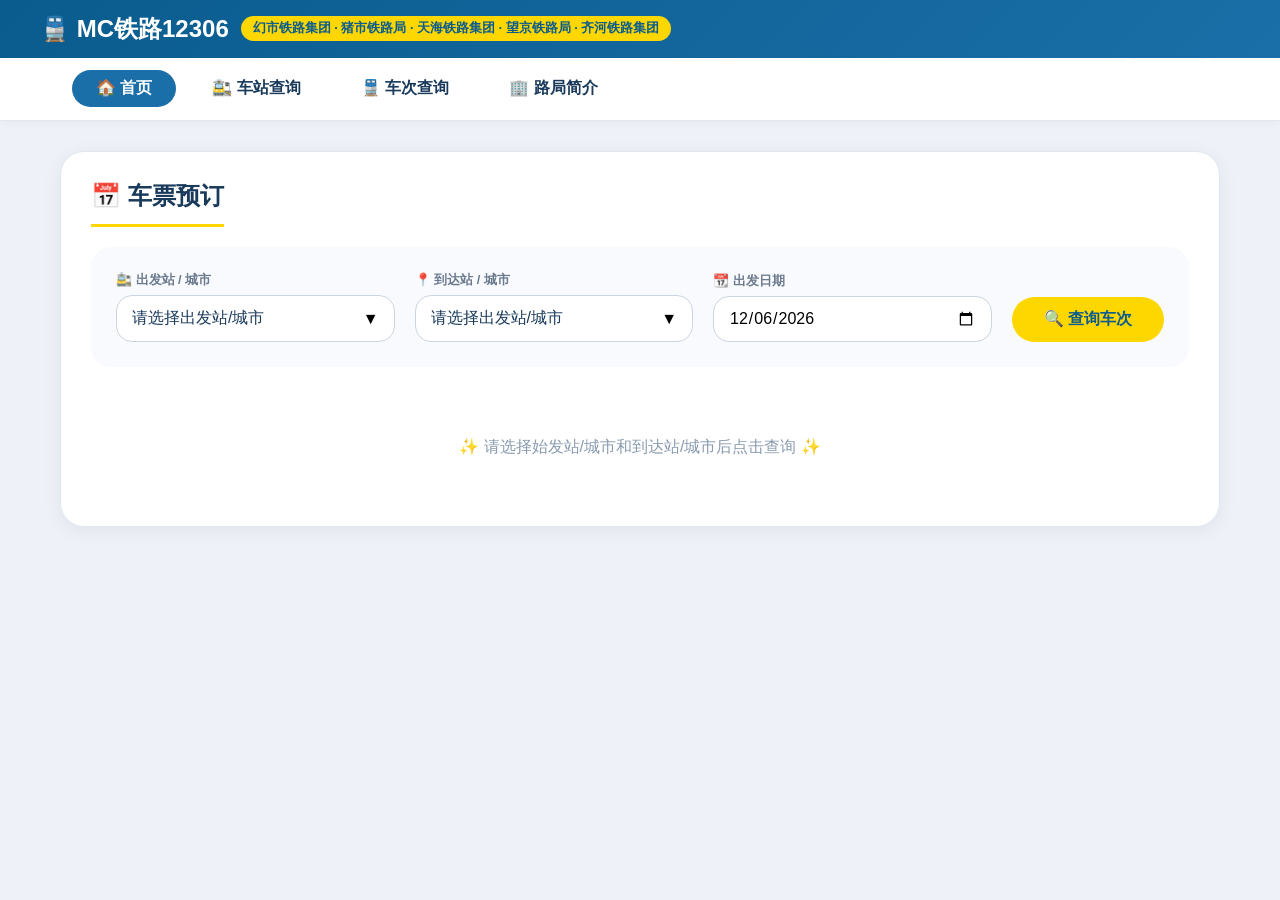
==== commit c603fa68: "Add files via upload" ====
--- a/index.html
+++ b/index.html
@@ -4,340 +4,7 @@
     <meta charset="UTF-8">
     <meta name="viewport" content="width=device-width, initial-scale=1.0, user-scalable=yes">
     <title>MC铁路12306</title>
-    <style>
-        * {
-            margin: 0;
-            padding: 0;
-            box-sizing: border-box;
-        }
-
-        body {
-            font-family: 'Segoe UI', 'PingFang SC', Roboto, 'Helvetica Neue', sans-serif;
-            background: #eef2f8;
-            min-height: 100vh;
-        }
-
-        .header {
-            background: linear-gradient(135deg, #0a5c8e 0%, #1a6fa8 100%);
-            color: white;
-            padding: 0.8rem 2rem;
-            box-shadow: 0 2px 8px rgba(0,0,0,0.1);
-        }
-
-        .header-content {
-            max-width: 1200px;
-            margin: 0 auto;
-            display: flex;
-            align-items: center;
-            justify-content: space-between;
-            flex-wrap: wrap;
-            gap: 15px;
-        }
-
-        .logo {
-            display: flex;
-            align-items: center;
-            gap: 12px;
-            font-size: 1.5rem;
-            font-weight: 700;
-        }
-
-        .logo span {
-            background: #ffd700;
-            color: #0a5c8e;
-            padding: 4px 12px;
-            border-radius: 30px;
-            font-size: 0.8rem;
-        }
-
-        .nav-bar {
-            background: white;
-            border-bottom: 1px solid #e0e8f0;
-            box-shadow: 0 2px 8px rgba(0,0,0,0.04);
-        }
-        .nav-bar-content {
-            max-width: 1200px;
-            margin: 0 auto;
-            padding: 0.8rem 2rem;
-            display: flex;
-            gap: 12px;
-            flex-wrap: wrap;
-        }
-        .nav-btn-white {
-            background: transparent;
-            border: none;
-            padding: 8px 24px;
-            border-radius: 40px;
-            font-size: 1rem;
-            font-weight: 600;
-            color: #1a3a5c;
-            cursor: pointer;
-            transition: all 0.2s;
-            font-family: inherit;
-        }
-        .nav-btn-white:hover {
-            background: #eef2f8;
-        }
-        .nav-btn-white.active {
-            background: #1a6fa8;
-            color: white;
-        }
-
-        .main-container {
-            max-width: 1200px;
-            margin: 0 auto;
-            padding: 30px 20px;
-            min-height: calc(100vh - 130px);
-        }
-
-        .page {
-            display: none;
-            animation: fadeIn 0.3s ease;
-        }
-        .page.active-page {
-            display: block;
-        }
-        @keyframes fadeIn {
-            from { opacity: 0; transform: translateY(10px); }
-            to { opacity: 1; transform: translateY(0); }
-        }
-
-        .card {
-            background: white;
-            border-radius: 24px;
-            padding: 28px 30px;
-            box-shadow: 0 4px 20px rgba(0,0,0,0.06);
-            margin-bottom: 25px;
-            border: 1px solid #e0e8f0;
-        }
-
-        .card-title {
-            font-size: 1.5rem;
-            font-weight: 700;
-            color: #1a3a5c;
-            margin-bottom: 20px;
-            padding-bottom: 12px;
-            border-bottom: 3px solid #ffd700;
-            display: inline-block;
-        }
-
-        .query-form {
-            display: flex;
-            flex-wrap: wrap;
-            gap: 20px;
-            align-items: flex-end;
-            background: #f8fafd;
-            padding: 25px;
-            border-radius: 20px;
-            margin-bottom: 30px;
-        }
-
-        .form-group {
-            flex: 1;
-            min-width: 160px;
-            position: relative;
-        }
-
-        .form-group label {
-            display: block;
-            font-size: 0.8rem;
-            color: #6c7a8e;
-            margin-bottom: 6px;
-            font-weight: 600;
-        }
-
-        .form-group input, .form-group select {
-            width: 100%;
-            padding: 12px 15px;
-            border: 1px solid #cbd5e1;
-            border-radius: 16px;
-            font-size: 1rem;
-            font-family: inherit;
-            transition: all 0.2s;
-            background: white;
-        }
-
-        .form-group input:focus, .form-group select:focus {
-            outline: none;
-            border-color: #1a6fa8;
-            box-shadow: 0 0 0 3px rgba(26,111,168,0.1);
-        }
-
-        .search-btn {
-            background: #ffd700;
-            border: none;
-            padding: 12px 32px;
-            border-radius: 40px;
-            font-size: 1rem;
-            font-weight: 700;
-            color: #0a5c8e;
-            cursor: pointer;
-            transition: all 0.2s;
-            font-family: inherit;
-            min-width: 120px;
-        }
-
-        .search-btn:hover {
-            background: #ffc107;
-            transform: translateY(-1px);
-            box-shadow: 0 4px 12px rgba(0,0,0,0.1);
-        }
-
-        .train-table {
-            width: 100%;
-            border-collapse: collapse;
-            font-size: 0.9rem;
-        }
-
-        .train-table th, .train-table td {
-            padding: 14px 12px;
-            text-align: left;
-            border-bottom: 1px solid #e9edf2;
-        }
-
-        .train-table th {
-            background: #f0f4f9;
-            color: #1a3a5c;
-            font-weight: 600;
-        }
-
-        .train-table tr:hover {
-            background: #f8fafd;
-        }
-
-        .badge {
-            display: inline-block;
-            padding: 4px 12px;
-            border-radius: 20px;
-            font-size: 0.75rem;
-            font-weight: 600;
-            margin-right: 6px;
-        }
-        .badge-g { background: #f97316; color: white; }
-        .badge-d { background: #059669; color: white; }
-        .badge-fx { background: #dc2626; color: white; }
-        .badge-smart { background: #3b82f6; color: white; }
-        .badge-dj { background: #eab308; color: #422006; }
-        .badge-c { background: #f39c12; color: white; }
-
-        .empty-msg {
-            text-align: center;
-            padding: 50px;
-            color: #8a9bb0;
-            font-size: 1rem;
-        }
-
-        .station-grid {
-            display: flex;
-            flex-wrap: wrap;
-            gap: 12px;
-            margin-top: 15px;
-        }
-        .station-tag {
-            background: #f0f4f9;
-            padding: 10px 20px;
-            border-radius: 40px;
-            font-size: 0.9rem;
-            font-weight: 500;
-            color: #1a3a5c;
-            border: 1px solid #e0e8f0;
-            cursor: pointer;
-            transition: all 0.2s;
-        }
-        .station-tag:hover {
-            background: #e0e8f0;
-            transform: translateY(-2px);
-        }
-
-        .inline-form {
-            display: flex;
-            flex-wrap: wrap;
-            gap: 15px;
-            align-items: center;
-            margin-bottom: 25px;
-        }
-        .inline-form .form-group {
-            flex: 0 1 auto;
-            min-width: 180px;
-        }
-
-        @media (max-width: 700px) {
-            .query-form { flex-direction: column; align-items: stretch; }
-            .search-btn { width: 100%; }
-            .train-table th, .train-table td { padding: 10px 6px; font-size: 0.8rem; }
-            .card { padding: 20px; }
-        }
-
-        .custom-select-wrapper {
-            position: relative;
-            width: 100%;
-        }
-        .custom-select-input {
-            width: 100%;
-            padding: 12px 15px;
-            border: 1px solid #cbd5e1;
-            border-radius: 16px;
-            font-size: 1rem;
-            background: white;
-            cursor: pointer;
-            display: flex;
-            justify-content: space-between;
-            align-items: center;
-        }
-        .custom-select-input span:first-child {
-            color: #1a3a5c;
-        }
-        .custom-select-dropdown {
-            position: absolute;
-            top: calc(100% + 4px);
-            left: 0;
-            right: 0;
-            background: white;
-            border: 1px solid #cbd5e1;
-            border-radius: 16px;
-            max-height: 280px;
-            overflow-y: auto;
-            z-index: 100;
-            display: none;
-            box-shadow: 0 4px 12px rgba(0,0,0,0.1);
-        }
-        .custom-select-search {
-            width: calc(100% - 20px);
-            margin: 10px;
-            padding: 8px 12px;
-            border: 1px solid #cbd5e1;
-            border-radius: 12px;
-            font-size: 0.9rem;
-            box-sizing: border-box;
-        }
-        .custom-select-search:focus {
-            outline: none;
-            border-color: #1a6fa8;
-            box-shadow: 0 0 0 2px rgba(26,111,168,0.1);
-        }
-        .custom-select-option {
-            padding: 10px 16px;
-            cursor: pointer;
-            font-size: 0.9rem;
-            transition: background 0.2s;
-        }
-        .custom-select-option:hover {
-            background-color: #eef2f8;
-        }
-        .custom-select-option.selected {
-            background-color: #1a6fa8;
-            color: white;
-        }
-        .city-header {
-            grid-column: 1/-1;
-            margin-bottom: 8px;
-            padding: 8px 0;
-            border-bottom: 2px solid #ffd700;
-            font-size: 1rem;
-            font-weight: 700;
-            color: #1a3a5c;
-        }
-    </style>
+    <link rel="stylesheet" href="style.css">
 </head>
 <body>
 
@@ -355,10 +22,12 @@
         <button class="nav-btn-white active" data-page="home">🏠 首页</button>
         <button class="nav-btn-white" data-page="station">🚉 车站查询</button>
         <button class="nav-btn-white" data-page="train">🚆 车次查询</button>
+        <button class="nav-btn-white" data-page="about">🏢 路局简介</button>
     </div>
 </div>
 
 <div class="main-container">
+    <!-- 首页 -->
     <div id="homePage" class="page active-page">
         <div class="card">
             <div class="card-title">📅 车票预订</div>
@@ -385,6 +54,7 @@
         </div>
     </div>
 
+    <!-- 车站查询页 -->
     <div id="stationPage" class="page">
         <div class="card">
             <div class="card-title">🚉 车站查询</div>
@@ -394,11 +64,12 @@
             <div class="station-grid" id="stationList"></div>
             <div style="margin-top: 20px; padding: 16px; background: #f8fafd; border-radius: 16px;">
                 <div style="font-weight: 600; margin-bottom: 8px;">📌 查询提示</div>
-                <div style="font-size: 0.85rem; color: #5b6e8c;">点击车站标签可快速填入出发站。输入城市名可查看该城市所有车站</div>
+                <div style="font-size: 0.85rem; color: #5b6e8c;">点击上方车站标签可快速填入出发站。输入城市名可查看该城市所有车站</div>
             </div>
         </div>
     </div>
 
+    <!-- 车次查询页 -->
     <div id="trainPage" class="page">
         <div class="card">
             <div class="card-title">🚆 车次查询</div>
@@ -412,707 +83,11 @@
             <div id="trainByNoResult"></div>
         </div>
     </div>
+
+    <!-- 路局简介页（空容器，内容从 railways.html 加载） -->
+    <div id="aboutPage" class="page"></div>
 </div>
 
-<script>
-    let stationsDatabase = [];
-    let trainsDatabase = [];
-
-    function isFuxing(model) {
-        if (!model) return false;
-        const fuxingModels = ["CR200", "CR220", "CR300", "CR400", "CR450", "复兴号"];
-        return fuxingModels.some(fx => model.includes(fx));
-    }
-    
-    function isSmartTrain(model) {
-        if (!model) return false;
-        if (model.includes("CR400")) {
-            if (model.includes("-C")) return true;
-            if (model.includes("S") || model.includes("E") || model.includes("Z")) return true;
-            return false;
-        }
-        if (model.includes("CR450")) return true;
-        return false;
-    }
-    
-    function isNormalHighSpeed(model) {
-        if (!model) return false;
-        const normalModels = ["CRH2C", "CRH3C", "CRH380"];
-        return normalModels.some(nh => model.includes(nh));
-    }
-    
-    function getTrainBadgeHtml(train) {
-        const model = train.model || "";
-        const trainNo = train.trainNo || "";
-        const isGSeries = trainNo.startsWith("G");
-        const isCSeries = trainNo.startsWith("C");
-        const isDJSeries = trainNo.startsWith("DJ");
-        const isSmart = isSmartTrain(model);
-        const isFuxingFlag = isFuxing(model);
-        const isNormalHighSpeedFlag = isNormalHighSpeed(model);
-        
-        let badges = [];
-        
-        if (isDJSeries) {
-            badges.push('<span class="badge badge-dj">✂️ 动检</span>');
-        }
-        
-        if (isGSeries) {
-            badges.push('<span class="badge badge-g">🚄 高铁</span>');
-        } else if (isCSeries) {
-            if (isNormalHighSpeedFlag || model.includes("CR400") || model.includes("CR450")) {
-                badges.push('<span class="badge badge-g">🚄 高铁</span>');
-            } else {
-                badges.push('<span class="badge badge-d">🚅 动车</span>');
-            }
-        } else if (trainNo.startsWith("D")) {
-            badges.push('<span class="badge badge-d">🚅 动车</span>');
-        } else if (isDJSeries && (model.includes("CR400") || model.includes("CR450"))) {
-            badges.push('<span class="badge badge-g">🚄 高铁</span>');
-        } else if (isDJSeries) {
-            badges.push('<span class="badge badge-d">🚅 动车</span>');
-        } else {
-            badges.push('<span class="badge badge-d">🚅 动车</span>');
-        }
-        
-        if (isFuxingFlag) {
-            badges.push('<span class="badge badge-fx">🎯 复兴号</span>');
-        }
-        
-        if (isSmart) {
-            badges.push('<span class="badge badge-smart">✨ 智能动车</span>');
-        }
-        
-        return badges.join(' ');
-    }
-
-    function escapeHtml(str) {
-        if (!str) return '';
-        return str.replace(/[&<>]/g, function(m) {
-            if (m === '&') return '&amp;';
-            if (m === '<') return '&lt;';
-            if (m === '>') return '&gt;';
-            return m;
-        });
-    }
-
-    function updateHiddenSelects() {
-        const fromSelect = document.getElementById('fromStation');
-        const toSelect = document.getElementById('toStation');
-        if (!fromSelect || !toSelect) return;
-        
-        const cities = [...new Set(stationsDatabase.filter(s => s.city).map(s => s.city))];
-        
-        let options = '<option value="">请选择出发站/城市</option>';
-        
-        cities.forEach(city => {
-            const cityStations = stationsDatabase.filter(s => s.city === city);
-            options += `<option value="CITY_${city}">🏙️ ${city} (城市) - ${cityStations.length}个站</option>`;
-        });
-        
-        stationsDatabase.forEach(s => {
-            options += `<option value="${s.name}">🚉 ${s.name} (车站)</option>`;
-        });
-        
-        fromSelect.innerHTML = options;
-        toSelect.innerHTML = options;
-    }
-
-    function createSearchableSelect(selectId, wrapperId, placeholderText) {
-        const select = document.getElementById(selectId);
-        const wrapper = document.getElementById(wrapperId);
-        if (!select || !wrapper) return;
-        
-        const getAllOptions = () => {
-            return Array.from(select.options).filter(opt => opt.value).map(opt => ({ value: opt.value, text: opt.text }));
-        };
-        
-        let currentValue = select.value;
-        let currentText = select.options[select.selectedIndex]?.text || placeholderText;
-        
-        wrapper.innerHTML = `
-            <div class="custom-select-input" id="${selectId}_input">
-                <span id="${selectId}_display">${currentText}</span>
-                <span>▼</span>
-            </div>
-            <div class="custom-select-dropdown" id="${selectId}_dropdown">
-                <input type="text" class="custom-select-search" id="${selectId}_search" placeholder="🔍 搜索车站或城市..." autocomplete="off">
-                <div class="custom-select-options" id="${selectId}_options"></div>
-            </div>
-        `;
-        
-        const inputDiv = document.getElementById(`${selectId}_input`);
-        const dropdown = document.getElementById(`${selectId}_dropdown`);
-        const searchInput = document.getElementById(`${selectId}_search`);
-        const optionsContainer = document.getElementById(`${selectId}_options`);
-        const displaySpan = document.getElementById(`${selectId}_display`);
-        
-        function renderOptions(filterText = '') {
-            const kw = filterText.trim().toLowerCase();
-            
-            if (kw) {
-                const matchedCities = [...new Set(stationsDatabase.filter(s => s.city && s.city.toLowerCase().includes(kw)).map(s => s.city))];
-                const matchedStations = stationsDatabase.filter(s => s.name.toLowerCase().includes(kw));
-                
-                let allOptions = [];
-                
-                matchedCities.forEach(city => {
-                    const cityStations = stationsDatabase.filter(s => s.city === city);
-                    allOptions.push({
-                        value: `CITY_${city}`,
-                        text: `🏙️ ${city} (城市) - ${cityStations.length}个站`,
-                        isCity: true,
-                        cityName: city
-                    });
-                });
-                
-                matchedStations.forEach(station => {
-                    if (!matchedCities.includes(station.name)) {
-                        allOptions.push({
-                            value: station.name,
-                            text: `🚉 ${station.name} (车站)`,
-                            isCity: false
-                        });
-                    }
-                });
-                
-                if (allOptions.length === 0) {
-                    optionsContainer.innerHTML = '<div style="padding:12px; text-align:center; color:#999;">未找到匹配车站或城市</div>';
-                    return;
-                }
-                
-                optionsContainer.innerHTML = allOptions.map(opt => `
-                    <div class="custom-select-option ${opt.value === currentValue ? 'selected' : ''}" data-value="${opt.value}" data-text="${opt.text.replace(/<[^>]*>/g, '')}" data-iscity="${opt.isCity || false}" data-cityname="${opt.cityName || ''}">
-                        ${opt.text}
-                    </div>
-                `).join('');
-                
-                optionsContainer.querySelectorAll('.custom-select-option').forEach(div => {
-                    div.addEventListener('click', () => {
-                        const value = div.getAttribute('data-value');
-                        const text = div.getAttribute('data-text');
-                        const isCity = div.getAttribute('data-iscity') === 'true';
-                        const cityName = div.getAttribute('data-cityname');
-                        
-                        if (isCity && cityName) {
-                            select.value = `CITY_${cityName}`;
-                            currentValue = `CITY_${cityName}`;
-                            currentText = cityName;
-                            displaySpan.textContent = `${cityName} (城市)`;
-                        } else {
-                            select.value = value;
-                            currentValue = value;
-                            currentText = text;
-                            displaySpan.textContent = `${text} (车站)`;
-                        }
-                        dropdown.style.display = 'none';
-                        const changeEvent = new Event('change', { bubbles: true });
-                        select.dispatchEvent(changeEvent);
-                    });
-                });
-            } else {
-                const cities = [...new Set(stationsDatabase.filter(s => s.city).map(s => s.city))];
-                let allOptions = [];
-                
-                cities.forEach(city => {
-                    const cityStations = stationsDatabase.filter(s => s.city === city);
-                    allOptions.push({
-                        value: `CITY_${city}`,
-                        text: `🏙️ ${city} (城市) - ${cityStations.length}个站`,
-                        isCity: true,
-                        cityName: city
-                    });
-                });
-                
-                stationsDatabase.forEach(station => {
-                    allOptions.push({
-                        value: station.name,
-                        text: `🚉 ${station.name} (车站)`,
-                        isCity: false
-                    });
-                });
-                
-                if (allOptions.length === 0) {
-                    optionsContainer.innerHTML = '<div style="padding:12px; text-align:center; color:#999;">未找到匹配车站</div>';
-                    return;
-                }
-                
-                optionsContainer.innerHTML = allOptions.map(opt => `
-                    <div class="custom-select-option ${opt.value === currentValue ? 'selected' : ''}" data-value="${opt.value}" data-text="${opt.text.replace(/<[^>]*>/g, '')}" data-iscity="${opt.isCity || false}" data-cityname="${opt.cityName || ''}">
-                        ${opt.text}
-                    </div>
-                `).join('');
-                
-                optionsContainer.querySelectorAll('.custom-select-option').forEach(div => {
-                    div.addEventListener('click', () => {
-                        const value = div.getAttribute('data-value');
-                        const text = div.getAttribute('data-text');
-                        const isCity = div.getAttribute('data-iscity') === 'true';
-                        const cityName = div.getAttribute('data-cityname');
-                        
-                        if (isCity && cityName) {
-                            select.value = `CITY_${cityName}`;
-                            currentValue = `CITY_${cityName}`;
-                            currentText = cityName;
-                            displaySpan.textContent = `${cityName} (城市)`;
-                        } else {
-                            select.value = value;
-                            currentValue = value;
-                            currentText = text;
-                            displaySpan.textContent = `${text} (车站)`;
-                        }
-                        dropdown.style.display = 'none';
-                        const changeEvent = new Event('change', { bubbles: true });
-                        select.dispatchEvent(changeEvent);
-                    });
-                });
-            }
-        }
-        
-        inputDiv.addEventListener('click', (e) => {
-            e.stopPropagation();
-            const isVisible = dropdown.style.display === 'block';
-            dropdown.style.display = isVisible ? 'none' : 'block';
-            if (!isVisible) {
-                if (searchInput) {
-                    searchInput.value = '';
-                    renderOptions('');
-                    searchInput.focus();
-                } else {
-                    renderOptions('');
-                }
-            }
-        });
-        
-        if (searchInput) {
-            searchInput.addEventListener('input', () => {
-                renderOptions(searchInput.value);
-            });
-        }
-        
-        document.addEventListener('click', () => {
-            dropdown.style.display = 'none';
-        });
-        
-        dropdown.addEventListener('click', (e) => e.stopPropagation());
-        renderOptions('');
-        
-        select.addEventListener('change', () => {
-            const selectedOpt = select.options[select.selectedIndex];
-            if (selectedOpt && selectedOpt.value) {
-                currentValue = selectedOpt.value;
-                let displayText = selectedOpt.text;
-                if (selectedOpt.value.startsWith('CITY_')) {
-                    const cityName = selectedOpt.value.replace('CITY_', '');
-                    displayText = `${cityName} (城市)`;
-                } else {
-                    displayText = `${selectedOpt.text} (车站)`;
-                }
-                displaySpan.textContent = displayText;
-            } else {
-                displaySpan.textContent = placeholderText;
-            }
-        });
-    }
-
-    function renderStationList(keyword = '') {
-        const container = document.getElementById('stationList');
-        if (!container) return;
-        
-        let filtered = stationsDatabase;
-        let isCitySearch = false;
-        let cityName = '';
-        
-        if (keyword.trim()) {
-            const kw = keyword.trim().toLowerCase();
-            const matchedCities = [...new Set(stationsDatabase.filter(s => s.city && s.city.toLowerCase().includes(kw)).map(s => s.city))];
-            
-            if (matchedCities.length === 1 && !stationsDatabase.some(s => s.name.toLowerCase() === kw)) {
-                isCitySearch = true;
-                cityName = matchedCities[0];
-                filtered = stationsDatabase.filter(s => s.city === cityName);
-            } else {
-                filtered = stationsDatabase.filter(s => s.name.toLowerCase().includes(kw) || (s.city && s.city.toLowerCase().includes(kw)));
-            }
-        }
-        
-        container.innerHTML = '';
-        
-        if (filtered.length === 0) {
-            container.innerHTML = '<div style="grid-column:1/-1; text-align:center; padding:40px; color:#8a9bb0;">😔 未找到匹配的车站或城市</div>';
-            return;
-        }
-        
-        if (isCitySearch) {
-            const cityHeader = document.createElement('div');
-            cityHeader.className = 'city-header';
-            cityHeader.innerHTML = `🏙️ ${cityName}<span style="font-size:0.7rem; color:#8a9bb0;">(城市)</span>（共${filtered.length}个车站）`;
-            container.appendChild(cityHeader);
-        }
-        
-        filtered.forEach(station => {
-            const tag = document.createElement('div');
-            tag.className = 'station-tag';
-            
-            if (isCitySearch) {
-                tag.innerHTML = `🚉 ${station.name}<span style="font-size:0.7rem; color:#8a9bb0; margin-left:6px;">(车站)</span>`;
-            } else {
-                const isCityMatch = keyword.trim() && station.city && station.city.toLowerCase().includes(keyword.trim().toLowerCase());
-                if (isCityMatch && station.name !== station.city) {
-                    tag.innerHTML = `🚉 ${station.name}<span style="font-size:0.7rem; color:#8a9bb0; margin-left:6px;">(${station.city}·车站)</span>`;
-                } else if (station.name === keyword.trim()) {
-                    tag.innerHTML = `🚉 ${station.name}<span style="font-size:0.7rem; color:#8a9bb0; margin-left:6px;">(车站)</span>`;
-                } else {
-                    tag.innerHTML = `🚉 ${station.name}`;
-                }
-            }
-            
-            tag.addEventListener('click', () => {
-                const select = document.getElementById('fromStation');
-                if (select) {
-                    select.value = station.name;
-                    const changeEvent = new Event('change', { bubbles: true });
-                    select.dispatchEvent(changeEvent);
-                    const displaySpan = document.getElementById('fromStation_display');
-                    if (displaySpan) displaySpan.textContent = `${station.name} (车站)`;
-                }
-                document.querySelector('[data-page="home"]').click();
-                alert(`已将${station.name}填入出发站，可继续选择到达站查询`);
-            });
-            container.appendChild(tag);
-        });
-    }
-
-    function searchTrainsByStations(start, end) {
-        if (!start || !end) return { success: false, message: '请选择出发站/城市和到达站/城市' };
-        
-        const isCityStart = start.startsWith('CITY_');
-        const isCityEnd = end.startsWith('CITY_');
-        
-        let startStations = [];
-        let endStations = [];
-        
-        if (isCityStart) {
-            const cityName = start.replace('CITY_', '');
-            startStations = stationsDatabase.filter(s => s.city === cityName).map(s => s.name);
-        } else {
-            startStations = [start];
-        }
-        
-        if (isCityEnd) {
-            const cityName = end.replace('CITY_', '');
-            endStations = stationsDatabase.filter(s => s.city === cityName).map(s => s.name);
-        } else {
-            endStations = [end];
-        }
-        
-        if (startStations.length === 0 || endStations.length === 0) {
-            return { success: false, message: '未找到匹配的车站' };
-        }
-        
-        const results = [];
-        for (const train of trainsDatabase) {
-            const stopNames = train.stops.map(s => s.station);
-            for (const startStation of startStations) {
-                for (const endStation of endStations) {
-                    const startIdx = stopNames.indexOf(startStation);
-                    const endIdx = stopNames.indexOf(endStation);
-                    if (startIdx !== -1 && endIdx !== -1 && startIdx < endIdx) {
-                        const startStop = train.stops[startIdx];
-                        const endStop = train.stops[endIdx];
-                        results.push({
-                            trainNo: train.trainNo,
-                            type: train.type,
-                            model: train.model,
-                            depot: train.depot,
-                            startStation: startStation,
-                            endStation: endStation,
-                            departTime: startStop.depart,
-                            arriveTime: endStop.arrive,
-                            seats: train.seats || {},
-                            isStart: startIdx === 0,
-                            isEnd: endIdx === train.stops.length - 1
-                        });
-                    }
-                }
-            }
-        }
-        
-        const uniqueResults = [];
-        const seen = new Set();
-        for (const r of results) {
-            const key = `${r.trainNo}|${r.startStation}|${r.endStation}`;
-            if (!seen.has(key)) {
-                seen.add(key);
-                uniqueResults.push(r);
-            }
-        }
-        
-        return { success: true, data: uniqueResults };
-    }
-
-    function renderTrainList(trainsList) {
-        const area = document.getElementById('trainResultArea');
-        if (!area) return;
-        if (!trainsList || trainsList.length === 0) {
-            area.innerHTML = `<div class="empty-msg">😔 未查询到符合条件的车次，请尝试其他组合</div>`;
-            return;
-        }
-        let html = `<table class="train-table"><thead><tr>
-            <th>车次</th><th>类型</th><th>出发站</th><th>路局</th><th>出发时间</th><th>到达站</th><th>到达时间</th><th>剩余席位</th><th>操作</th>
-        </thead><tbody>`;
-        
-        for (const t of trainsList) {
-            let seatInfo = '';
-            if (Object.keys(t.seats).length > 0) {
-                let items = [];
-                for (let [k, v] of Object.entries(t.seats)) {
-        	let seatNameMap = {
-                    'business': '商务座',
-                    'first': '一等座',
-                    'premiumFirst': '优选一等座',
-                    'second': '二等座',
-                    'standing': '无座',
-                    'driverRoom': '司机室',
-                    'pantograph': '受电弓',
-                    'bogie': '转向架',
-                    'catenary': '接触网'
-                };
-        let name = seatNameMap[k] || k;
-                    items.push(`${name} ${v}张`);
-                }
-                seatInfo = items.join(' / ');
-            } else {
-                seatInfo = '余票充足';
-            }
-            
-            // 出发站标签
-            let startTag = '';
-            if (t.isStart) {
-                startTag = '<span style="background:#10b981; color:white; font-size:0.65rem; padding:2px 8px; border-radius:20px; margin-left:6px;">始</span>';
-            } else {
-                startTag = '<span style="background:#3b82f6; color:white; font-size:0.65rem; padding:2px 8px; border-radius:20px; margin-left:6px;">过</span>';
-            }
-            
-            // 到达站标签
-            let endTag = '';
-            if (t.isEnd) {
-                endTag = '<span style="background:#ef4444; color:white; font-size:0.65rem; padding:2px 8px; border-radius:20px; margin-left:6px;">终</span>';
-            } else {
-                endTag = '<span style="background:#3b82f6; color:white; font-size:0.65rem; padding:2px 8px; border-radius:20px; margin-left:6px;">过</span>';
-            }
-            
-            html += `<tr>
-                <td><strong>${escapeHtml(t.trainNo)}</strong></td>
-                <td>${getTrainBadgeHtml({ model: t.model, type: t.type, trainNo: t.trainNo })}</td>
-                <td>${escapeHtml(t.startStation)}${startTag}</td>
-                <td style="font-size:0.7rem; color:#6c7a8e;">${t.depot ? escapeHtml(t.depot) : '-'}</td>
-                <td>${escapeHtml(t.departTime)}</td>
-                <td>${escapeHtml(t.endStation)}${endTag}</td>
-                <td>${escapeHtml(t.arriveTime)}</td>
-                <td style="font-size:0.8rem;">${seatInfo}</td>
-                <td><button class="search-btn" style="padding:6px 16px;font-size:0.75rem;" data-train="${t.trainNo}">查看详情</button></td>
-            </tr>`;
-        }
-        html += `</tbody></table><div style="margin-top:16px; font-size:0.75rem; color:#6c7a8e;">⭐ 点击查看详情可查看完整停站信息</div>`;
-        area.innerHTML = html;
-        
-        document.querySelectorAll('[data-train]').forEach(btn => {
-            btn.addEventListener('click', (e) => {
-                const trainNo = btn.getAttribute('data-train');
-                const train = trainsDatabase.find(t => t.trainNo === trainNo);
-                if (train) {
-                    renderTrainDetail(train);
-                    document.querySelector('[data-page="train"]').click();
-                } else {
-                    alert('未找到车次详情');
-                }
-            });
-        });
-    }
-
-    function renderTrainDetail(train) {
-        const container = document.getElementById('trainByNoResult');
-        if (!container) return;
-        let stopsHtml = `<table class="train-table" style="margin-top:15px;"><thead><tr><th>车站</th><th>到达时间</th><th>发车时间</th><th>停留时间</th></tr></thead><tbody>`;
-        for (const s of train.stops) {
-            stopsHtml += `<tr><td>${escapeHtml(s.station)}</td><td>${s.arrive}</td><td>${s.depart}</td><td>${s.stay}分钟</td></tr>`;
-        }
-        stopsHtml += `</tbody></table>`;
-        
-        let seatHtml = `<div style="margin-top:16px; background:#f8fafd; padding:12px; border-radius:16px;"><strong>🎫 席位余量</strong><br/>`;
-        for (let [k, v] of Object.entries(train.seats)) {
-        let seatNameMap = {
-                'business': '商务座',
-                'first': '一等座',
-                'premiumFirst': '优选一等座',
-                'second': '二等座',
-                'hardSeat': '硬座',
-                'hardSleeper': '硬卧',
-                'softSleeper': '软卧',
-                'standing': '无座',
-                'driverRoom': '司机室',
-                'pantograph': '受电弓',
-                'bogie': '转向架',
-                'catenary': '接触网'
-        };
-        let name = seatNameMap[k] || k;
-            seatHtml += `<span style="margin-right:20px;">${name}: ${v}张</span>`;
-        }
-        seatHtml += `</div>`;
-        
-        let depotHtml = train.depot ? `<div style="margin-top:8px; font-size:0.8rem; color:#6c7a8e;">🚩 路局：${escapeHtml(train.depot)}</div>` : '';
-        
-        let funHtml = '';
-        if (train.funFacts && train.funFacts.length > 0) {
-            funHtml = `<div style="margin-top: 16px; padding: 16px; background: #fff3e0; border-radius: 20px; border-left: 4px solid #ea580c;">
-                <div style="font-weight: 700; margin-bottom: 10px;">📢 温馨提示</div>
-                <div style="display: flex; flex-wrap: wrap; gap: 12px;">
-                    ${train.funFacts.map(f => `<span style="background: #fff0d0; padding: 6px 14px; border-radius: 30px; font-size: 0.8rem;">${escapeHtml(f)}</span>`).join('')}
-                </div>
-            </div>`;
-        }
-        
-        container.innerHTML = `<div style="background:#f0f7fc; border-radius:24px; padding:20px;">
-            <div style="display:flex; justify-content:space-between; flex-wrap:wrap; align-items:center;">
-                <div><span style="font-size:1.8rem; font-weight:700;">${train.trainNo}</span> ${getTrainBadgeHtml(train)}${depotHtml}</div>
-                <div>${train.startStation} ${train.startTime} → ${train.endStation} ${train.endTime}  全程 ${train.duration}</div>
-            </div>
-            ${stopsHtml}
-            ${seatHtml}
-            ${funHtml}
-            <div style="margin-top: 20px; padding: 16px; background: #eef2f8; border-radius: 20px;">
-                <div style="font-weight: 700; margin-bottom: 10px;">🚆 车型信息</div>
-                <div style="margin-bottom: 12px;"><strong>${train.model || '未知'}</strong></div>
-                <div style="text-align: center;">
-                    <img src="${train.model || 'unknown'}.jpg" alt="${train.model}" style="max-width: 100%; border-radius: 12px;" onerror="this.style.display='none'">
-                </div>
-            </div>
-        </div>`;
-    }
-
-    function searchTrainByNo(trainNo) {
-        if (!trainNo) return null;
-        return trainsDatabase.find(t => t.trainNo.toUpperCase() === trainNo.toUpperCase()) || null;
-    }
-
-    function handleHomeSearch() {
-        const fromSelect = document.getElementById('fromStation');
-        const toSelect = document.getElementById('toStation');
-        const from = fromSelect ? fromSelect.value : '';
-        const to = toSelect ? toSelect.value : '';
-        if (!from || !to) {
-            alert('请完整选择出发站/城市和到达站/城市');
-            return;
-        }
-        const result = searchTrainsByStations(from, to);
-        if (!result.success) {
-            document.getElementById('trainResultArea').innerHTML = `<div class="empty-msg">⚠️ ${result.message}</div>`;
-        } else {
-            renderTrainList(result.data);
-        }
-    }
-
-    function setDefaultDate() {
-        const dateInput = document.getElementById('travelDate');
-        if (dateInput) {
-            const today = new Date();
-            const yyyy = today.getFullYear();
-            const mm = String(today.getMonth() + 1).padStart(2, '0');
-            const dd = String(today.getDate()).padStart(2, '0');
-            dateInput.value = `${yyyy}-${mm}-${dd}`;
-        }
-    }
-
-    function initNavigation() {
-        const btns = document.querySelectorAll('.nav-btn-white');
-        const pages = {
-            home: document.getElementById('homePage'),
-            station: document.getElementById('stationPage'),
-            train: document.getElementById('trainPage')
-        };
-        btns.forEach(btn => {
-            btn.addEventListener('click', () => {
-                const pageName = btn.getAttribute('data-page');
-                btns.forEach(b => b.classList.remove('active'));
-                btn.classList.add('active');
-                Object.values(pages).forEach(p => p.classList.remove('active-page'));
-                if (pageName === 'home') pages.home.classList.add('active-page');
-                if (pageName === 'station') { pages.station.classList.add('active-page'); renderStationList(''); }
-                if (pageName === 'train') pages.train.classList.add('active-page');
-            });
-        });
-    }
-
-    async function loadData() {
-        try {
-            const stationsResponse = await fetch('stations.json');
-            if (stationsResponse.ok) {
-                stationsDatabase = await stationsResponse.json();
-                console.log(`✅ 已加载 ${stationsDatabase.length} 个车站`);
-            } else {
-                console.warn('⚠️ stations.json 加载失败');
-            }
-            
-            const trainsResponse = await fetch('TrainNumbers.json');
-            if (trainsResponse.ok) {
-                trainsDatabase = await trainsResponse.json();
-                console.log(`✅ 已加载 ${trainsDatabase.length} 个车次`);
-            } else {
-                console.warn('⚠️ TrainNumbers.json 加载失败');
-            }
-            
-            updateHiddenSelects();
-            createSearchableSelect('fromStation', 'fromStationWrapper', '请选择出发站/城市');
-            createSearchableSelect('toStation', 'toStationWrapper', '请选择到达站/城市');
-            renderStationList('');
-            setDefaultDate();
-            initNavigation();
-
-            const searchBtn = document.getElementById('searchTrainsBtn');
-            if (searchBtn) searchBtn.addEventListener('click', handleHomeSearch);
-
-            const searchTrainNoBtn = document.getElementById('searchByTrainNoBtn');
-            const trainNoInput = document.getElementById('trainNoInput');
-            if (searchTrainNoBtn) {
-                searchTrainNoBtn.addEventListener('click', () => {
-                    const no = trainNoInput.value.trim();
-                    if (!no) { alert('请输入车次号'); return; }
-                    const train = searchTrainByNo(no);
-                    renderTrainDetail(train);
-                });
-            }
-            if (trainNoInput) {
-                trainNoInput.addEventListener('keypress', (e) => {
-                    if (e.key === 'Enter') searchTrainNoBtn.click();
-                });
-            }
-
-            const stationSearchInput = document.getElementById('stationSearchInput');
-            if (stationSearchInput) {
-                stationSearchInput.addEventListener('input', () => {
-                    renderStationList(stationSearchInput.value);
-                });
-            }
-
-            document.getElementById('trainResultArea').innerHTML = `<div style="text-align:center; padding:40px; color:#8a9bb0;">✨ 请选择始发站/城市和到达站/城市后点击查询 ✨</div>`;
-            
-            window.__MCRAILWAY_DB = {
-                stations: stationsDatabase,
-                trains: trainsDatabase,
-                updateStations: (newStations) => { stationsDatabase = newStations; updateHiddenSelects(); renderStationList(''); },
-                updateTrains: (newTrains) => { trainsDatabase = newTrains; },
-                addTrain: (train) => { trainsDatabase.push(train); },
-                addStation: (station) => { stationsDatabase.push(station); updateHiddenSelects(); renderStationList(''); }
-            };
-            console.log('✅ MC铁路12306已加载');
-            
-        } catch (error) {
-            console.error('❌ 数据加载失败:', error);
-        }
-    }
-
-    loadData();
-</script>
+<script src="script.js"></script>
 </body>
 </html>
--- a/style.css
+++ b/style.css
@@ -0,0 +1,351 @@
+* {
+    margin: 0;
+    padding: 0;
+    box-sizing: border-box;
+}
+
+body {
+    font-family: 'Segoe UI', 'PingFang SC', Roboto, 'Helvetica Neue', sans-serif;
+    background: #eef2f8;
+    min-height: 100vh;
+}
+
+.header {
+    background: linear-gradient(135deg, #0a5c8e 0%, #1a6fa8 100%);
+    color: white;
+    padding: 0.8rem 2rem;
+    box-shadow: 0 2px 8px rgba(0,0,0,0.1);
+}
+
+.header-content {
+    max-width: 1200px;
+    margin: 0 auto;
+    display: flex;
+    align-items: center;
+    justify-content: space-between;
+    flex-wrap: wrap;
+    gap: 15px;
+}
+
+.logo {
+    display: flex;
+    align-items: center;
+    gap: 12px;
+    font-size: 1.5rem;
+    font-weight: 700;
+}
+
+.logo span {
+    background: #ffd700;
+    color: #0a5c8e;
+    padding: 4px 12px;
+    border-radius: 30px;
+    font-size: 0.8rem;
+}
+
+.nav-bar {
+    background: white;
+    border-bottom: 1px solid #e0e8f0;
+    box-shadow: 0 2px 8px rgba(0,0,0,0.04);
+}
+
+.nav-bar-content {
+    max-width: 1200px;
+    margin: 0 auto;
+    padding: 0.8rem 2rem;
+    display: flex;
+    gap: 12px;
+    flex-wrap: wrap;
+}
+
+.nav-btn-white {
+    background: transparent;
+    border: none;
+    padding: 8px 24px;
+    border-radius: 40px;
+    font-size: 1rem;
+    font-weight: 600;
+    color: #1a3a5c;
+    cursor: pointer;
+    transition: all 0.2s;
+    font-family: inherit;
+}
+
+.nav-btn-white:hover {
+    background: #eef2f8;
+}
+
+.nav-btn-white.active {
+    background: #1a6fa8;
+    color: white;
+}
+
+.main-container {
+    max-width: 1200px;
+    margin: 0 auto;
+    padding: 30px 20px;
+    min-height: calc(100vh - 130px);
+}
+
+.page {
+    display: none;
+    animation: fadeIn 0.3s ease;
+}
+
+.page.active-page {
+    display: block;
+}
+
+@keyframes fadeIn {
+    from { opacity: 0; transform: translateY(10px); }
+    to { opacity: 1; transform: translateY(0); }
+}
+
+.card {
+    background: white;
+    border-radius: 24px;
+    padding: 28px 30px;
+    box-shadow: 0 4px 20px rgba(0,0,0,0.06);
+    margin-bottom: 25px;
+    border: 1px solid #e0e8f0;
+}
+
+.card-title {
+    font-size: 1.5rem;
+    font-weight: 700;
+    color: #1a3a5c;
+    margin-bottom: 20px;
+    padding-bottom: 12px;
+    border-bottom: 3px solid #ffd700;
+    display: inline-block;
+}
+
+.query-form {
+    display: flex;
+    flex-wrap: wrap;
+    gap: 20px;
+    align-items: flex-end;
+    background: #f8fafd;
+    padding: 25px;
+    border-radius: 20px;
+    margin-bottom: 30px;
+}
+
+.form-group {
+    flex: 1;
+    min-width: 160px;
+    position: relative;
+}
+
+.form-group label {
+    display: block;
+    font-size: 0.8rem;
+    color: #6c7a8e;
+    margin-bottom: 6px;
+    font-weight: 600;
+}
+
+.form-group input, .form-group select {
+    width: 100%;
+    padding: 12px 15px;
+    border: 1px solid #cbd5e1;
+    border-radius: 16px;
+    font-size: 1rem;
+    font-family: inherit;
+    transition: all 0.2s;
+    background: white;
+}
+
+.form-group input:focus, .form-group select:focus {
+    outline: none;
+    border-color: #1a6fa8;
+    box-shadow: 0 0 0 3px rgba(26,111,168,0.1);
+}
+
+.search-btn {
+    background: #ffd700;
+    border: none;
+    padding: 12px 32px;
+    border-radius: 40px;
+    font-size: 1rem;
+    font-weight: 700;
+    color: #0a5c8e;
+    cursor: pointer;
+    transition: all 0.2s;
+    font-family: inherit;
+    min-width: 120px;
+}
+
+.search-btn:hover {
+    background: #ffc107;
+    transform: translateY(-1px);
+    box-shadow: 0 4px 12px rgba(0,0,0,0.1);
+}
+
+.train-table {
+    width: 100%;
+    border-collapse: collapse;
+    font-size: 0.9rem;
+}
+
+.train-table th, .train-table td {
+    padding: 14px 12px;
+    text-align: left;
+    border-bottom: 1px solid #e9edf2;
+}
+
+.train-table th {
+    background: #f0f4f9;
+    color: #1a3a5c;
+    font-weight: 600;
+}
+
+.train-table tr:hover {
+    background: #f8fafd;
+}
+
+.badge {
+    display: inline-block;
+    padding: 4px 12px;
+    border-radius: 20px;
+    font-size: 0.75rem;
+    font-weight: 600;
+    margin-right: 6px;
+}
+
+.badge-g { background: #f97316; color: white; }
+.badge-d { background: #059669; color: white; }
+.badge-fx { background: #dc2626; color: white; }
+.badge-smart { background: #3b82f6; color: white; }
+.badge-dj { background: #eab308; color: #422006; }
+.badge-c { background: #f39c12; color: white; }
+
+.empty-msg {
+    text-align: center;
+    padding: 50px;
+    color: #8a9bb0;
+    font-size: 1rem;
+}
+
+.station-grid {
+    display: flex;
+    flex-wrap: wrap;
+    gap: 12px;
+    margin-top: 15px;
+}
+
+.station-tag {
+    background: #f0f4f9;
+    padding: 10px 20px;
+    border-radius: 40px;
+    font-size: 0.9rem;
+    font-weight: 500;
+    color: #1a3a5c;
+    border: 1px solid #e0e8f0;
+    cursor: pointer;
+    transition: all 0.2s;
+}
+
+.station-tag:hover {
+    background: #e0e8f0;
+    transform: translateY(-2px);
+}
+
+.inline-form {
+    display: flex;
+    flex-wrap: wrap;
+    gap: 15px;
+    align-items: center;
+    margin-bottom: 25px;
+}
+
+.inline-form .form-group {
+    flex: 0 1 auto;
+    min-width: 180px;
+}
+
+@media (max-width: 700px) {
+    .query-form { flex-direction: column; align-items: stretch; }
+    .search-btn { width: 100%; }
+    .train-table th, .train-table td { padding: 10px 6px; font-size: 0.8rem; }
+    .card { padding: 20px; }
+}
+
+.custom-select-wrapper {
+    position: relative;
+    width: 100%;
+}
+
+.custom-select-input {
+    width: 100%;
+    padding: 12px 15px;
+    border: 1px solid #cbd5e1;
+    border-radius: 16px;
+    font-size: 1rem;
+    background: white;
+    cursor: pointer;
+    display: flex;
+    justify-content: space-between;
+    align-items: center;
+}
+
+.custom-select-input span:first-child {
+    color: #1a3a5c;
+}
+
+.custom-select-dropdown {
+    position: absolute;
+    top: calc(100% + 4px);
+    left: 0;
+    right: 0;
+    background: white;
+    border: 1px solid #cbd5e1;
+    border-radius: 16px;
+    max-height: 280px;
+    overflow-y: auto;
+    z-index: 100;
+    display: none;
+    box-shadow: 0 4px 12px rgba(0,0,0,0.1);
+}
+
+.custom-select-search {
+    width: calc(100% - 20px);
+    margin: 10px;
+    padding: 8px 12px;
+    border: 1px solid #cbd5e1;
+    border-radius: 12px;
+    font-size: 0.9rem;
+    box-sizing: border-box;
+}
+
+.custom-select-search:focus {
+    outline: none;
+    border-color: #1a6fa8;
+    box-shadow: 0 0 0 2px rgba(26,111,168,0.1);
+}
+
+.custom-select-option {
+    padding: 10px 16px;
+    cursor: pointer;
+    font-size: 0.9rem;
+    transition: background 0.2s;
+}
+
+.custom-select-option:hover {
+    background-color: #eef2f8;
+}
+
+.custom-select-option.selected {
+    background-color: #1a6fa8;
+    color: white;
+}
+
+.city-header {
+    grid-column: 1/-1;
+    margin-bottom: 8px;
+    padding: 8px 0;
+    border-bottom: 2px solid #ffd700;
+    font-size: 1rem;
+    font-weight: 700;
+    color: #1a3a5c;
+}
